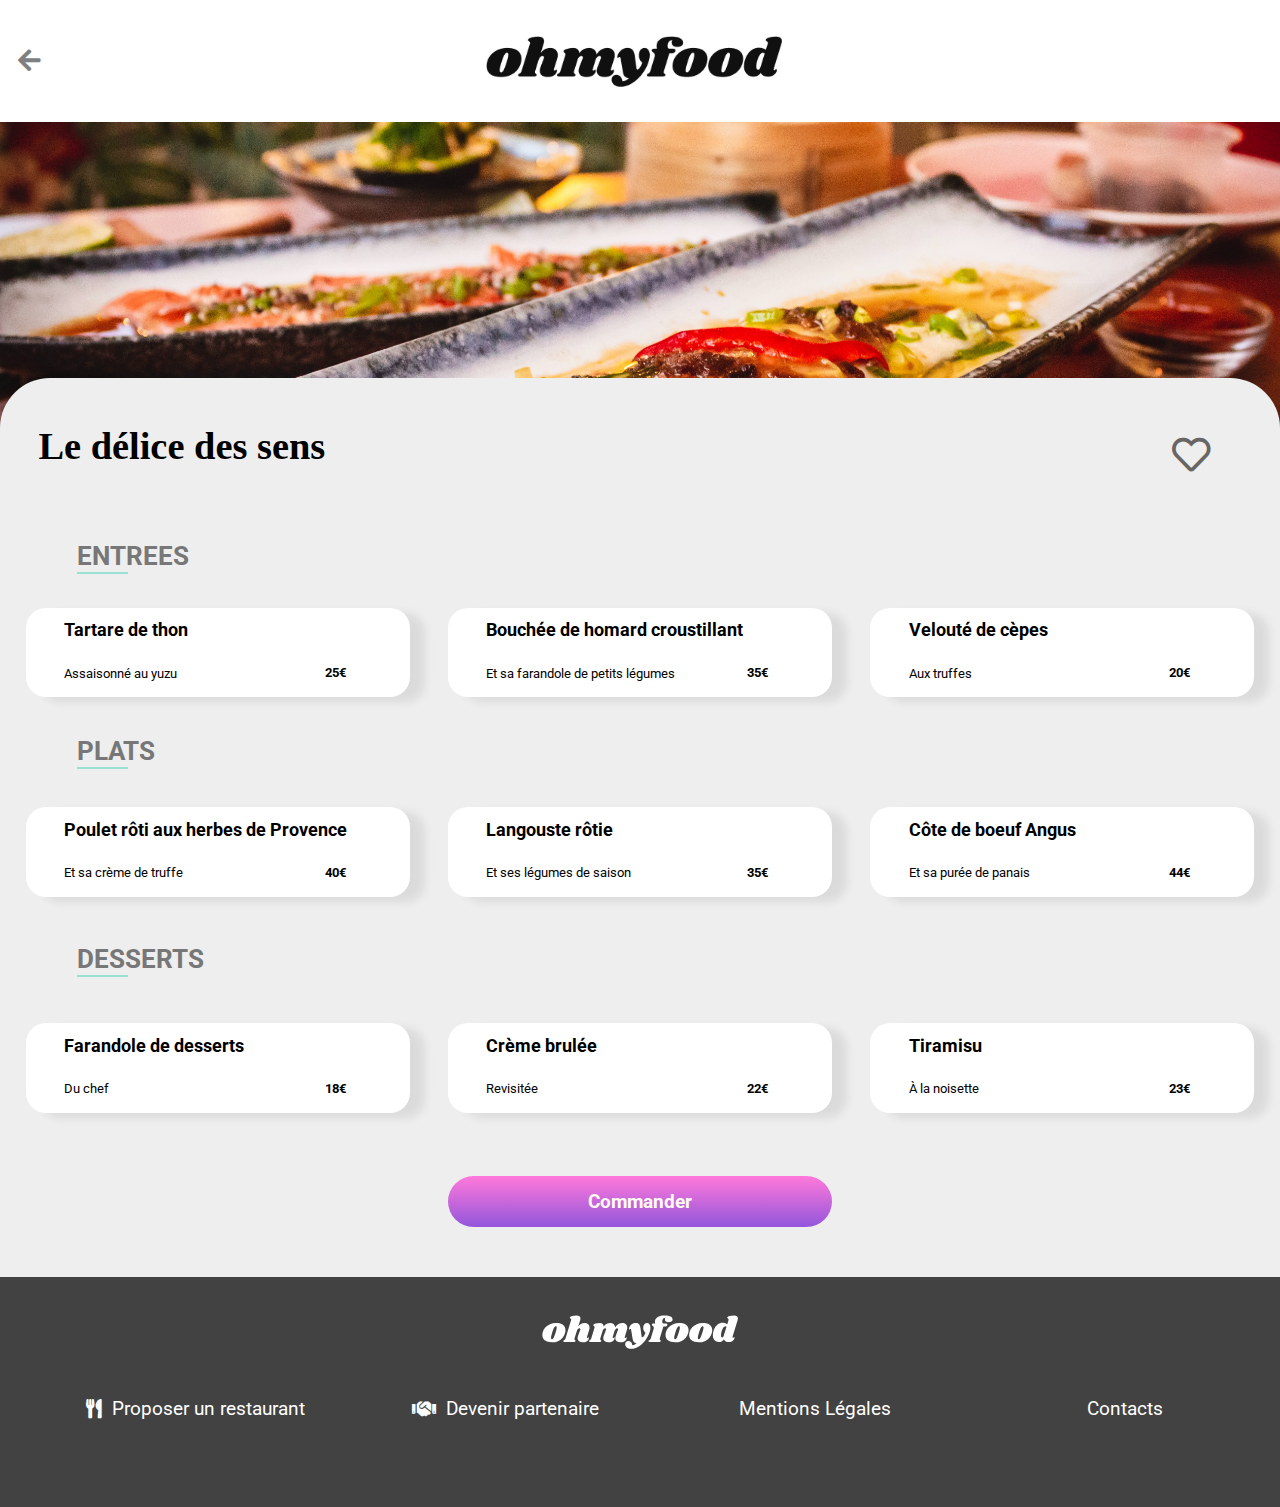
==== pages/delice.html @ 95699b12 "problm" ====
<!DOCTYPE html>
<html lang="fr">
    <head>
        <meta charset="utf-8">
        <meta name="description" content="Restaurant">
        <meta name="viewport" content="width=device-width, initial-scale=1.0">
        <link rel="shortcut icon" href="images/logo/favicon.png">
        <link rel="stylesheet" href="https://cdnjs.cloudflare.com/ajax/libs/font-awesome/5.13.1/css/all.min.css"/>
        <title>OhMyFood!</title>
        <link rel="stylesheet" href="style2.css">
        <link rel="preconnect" href="https://fonts.gstatic.com">
        <link href="https://fonts.googleapis.com/css2?family=Roboto&display=swap" rel="stylesheet"> 
    </head>
    <body>
        <div class="loader-container">
            <div class="loader"></div>
        </div>
        <header>
            <div id="head">
                <a href="index.html"><span><i class="fas fa-arrow-left"></i></span></a>
                <img class= "logo" src="images/logo/ohmyfood.png" alt="Logo">
            </div>
        </header>
        <div class="overlap"><img class="banniere" src="images/restaurants/louis-hansel-shotsoflouis-qNBGVyOCY8Q-unsplash.jpg" alt=""></div>
        <div class="title">
            <h1>Le délice des sens
                <button class="heart" type="button">
                    <i class="far fa-heart"></i>
                    <i class="fas fa-heart"></i> 
                </button>
            </h1>
        </div>

        <section class="first-container">
            <div class="first-container-wrapper">
                <h2>ENTREES</h2>
                <div class="three">
                <div class="container">
                    <p class="bold">Tartare de thon</p>
                    <p class="sub">Assaisonné au yuzu</p><p class="price">25€</p>
                    <button class="check" type="button">
                        <i class="fas fa-check-circle"></i>
                    </button>
                </div>
                
                
                <div class="container">
                    <p class="bold"> Bouchée de homard croustillant</p>
                    <p class="sub">Et sa farandole de petits légumes</p><p class="price">35€</p>
                    <button class="check" type="button">
                        <i class="fas fa-check-circle"></i>
                    </button>
                </div>
                <div class="container">
                    <p class="bold">Velouté de cèpes</p>
                    <p class="sub">Aux truffes</p><p class="price">20€</p>
                    <button class="check" type="button">
                        <i class="fas fa-check-circle"></i>
                    </button>
                </div>
                </div>
               
                <h3>PLATS</h3>
                <div class="three">
                <div class="container">
                    <p class="bold">Poulet rôti aux herbes de Provence </p>
                    <p class="sub">Et sa crème de truffe</p><p class="price">40€</p>
                    <button class="check" type="button">
                        <i class="fas fa-check-circle"></i>
                    </button>
                </div>
               
                <div class="container">
                    <p class="bold">Langouste rôtie </p>
                    <p class="sub">Et ses légumes de saison</p><p class="price">35€</p>
                    <button class="check" type="button">
                        <i class="fas fa-check-circle"></i>
                    </button>
                </div>
                
                <div class="container">
                    <p class="bold"> Côte de boeuf Angus </p>
                    <p class="sub">Et sa purée de panais</p><p class="price">44€</p>
                    <button class="check" type="button">
                        <i class="fas fa-check-circle"></i>
                    </button>
                </div>
                </div>
               
               
               
                <h4>DESSERTS </h4>
                <div class="three">
                <div class="container">
                    <p class="bold">Farandole de desserts</p>
                    <p class="sub">Du chef</p><p class="price"> 18€</p>
                    <button class="check" type="button">
                        <i class="fas fa-check-circle"></i>
                    </button>
                </div>
                <div class="container">
                    <p class="bold">Crème brulée</p>
                    <p class="sub">Revisitée</p><p class="price">22€</p>
                    <button class="check" type="button">
                        <i class="fas fa-check-circle"></i>
                    </button>
                </div>
                <div class="container">
                    <p class="bold">Tiramisu</p>
                    <p class="sub">À la noisette</p><p class="price">23€</p>
                    <button class="check" type="button">
                        <i class="fas fa-check-circle"></i>
                    </button>
                </div>
                </div>


                <div class="select">    
                    <button class="explorer" type="button">
                        Commander
                    </button>
                </div>
            </div>

        </section>






        <footer>
            <div class="end">
                <h3><img src="images/logo/ohmyfood@2xwhite.svg" alt=""></h3>
                    <ul>
                        <li><i class="fas fa-utensils"></i></i> Proposer un restaurant</li>
                        <li><i class="fas fa-handshake"></i></i>Devenir partenaire</li>
                        <li>Mentions Légales</li>
                        <li><a href="mailto:someone@yoursite.com">Contacts</a></li>
                    </ul>
            </div>    
        </footer>
    </body>
</html>
---- pages/style2.css ----
/*./dart-sass/sass sass/style2.scss style2.css --watch*/
* {
  scroll-behavior: smooth;
  transition: 0.3s;
  font-family: "Roboto", sans-serif;
}

html, body {
  max-width: 100%;
  overflow-x: hidden;
  margin: 0;
  background-color: #eeeeee;
}
html img, body img {
  object-fit: cover;
}

@media (max-width: 498px) {
  header {
    background-color: white;
    display: flex;
    align-items: center;
    justify-content: space-evenly;
    flex-direction: row;
    padding: 10px 16px;
    height: 40px;
    width: 100%;
    padding-top: 20px;
    padding-left: 8vw;
  }
  header a {
    text-decoration: none;
  }
  header a:link {
    text-decoration: none;
  }
  header a:visited {
    text-decoration: none;
  }
  header a:hover {
    text-decoration: none;
  }
  header a:active {
    text-decoration: none;
  }
  header i.fas {
    display: block;
    color: gray;
    text-decoration: none;
    font-size: 4vw;
  }
  header span {
    display: block;
    width: 20px;
    margin-right: 30vw;
  }

  #head {
    width: 100%;
    display: flex;
    align-items: center;
    justify-content: center;
    flex-direction: row;
  }

  .logo {
    height: 4vw;
    margin-right: 50vw;
    transform: scale(3);
  }
}
/*---------------------TABLETTE--------------------------------*/
@media (min-width: 497px) and (max-width: 769px) {
  header {
    background-color: white;
    display: flex;
    align-items: center;
    justify-content: space-evenly;
    flex-direction: row;
    padding: 20px 20px;
    height: 8vw;
    width: 100%;
  }
  header a {
    text-decoration: none;
  }
  header a:link {
    text-decoration: none;
  }
  header a:visited {
    text-decoration: none;
  }
  header a:hover {
    text-decoration: none;
  }
  header a:active {
    text-decoration: none;
  }
  header i.fas {
    display: block;
    color: gray;
    text-decoration: none;
    font-size: 3vw;
  }
  header span {
    display: block;
    width: 20px;
    margin-right: 27vw;
  }

  #head {
    width: 100%;
    display: flex;
    align-items: center;
    justify-content: center;
    flex-direction: row;
  }

  .logo {
    height: 4vw;
    margin-right: 36vw;
    transform: scale(1.2);
  }
}
/*------------------DESKTOP----------------------*/
@media (min-width: 770px) {
  header {
    background-color: white;
    display: flex;
    align-items: center;
    justify-content: space-evenly;
    flex-direction: row;
    padding: 10px 16px;
    height: 8vw;
    width: 100%;
  }
  header a {
    text-decoration: none;
  }
  header a:link {
    text-decoration: none;
  }
  header a:visited {
    text-decoration: none;
  }
  header a:hover {
    text-decoration: none;
  }
  header a:active {
    text-decoration: none;
  }
  header i.fas {
    display: block;
    color: gray;
    text-decoration: none;
    font-size: 2vw;
  }
  header span {
    display: block;
    width: 20px;
    margin-right: 35vw;
  }

  #head {
    width: 100%;
    display: flex;
    align-items: center;
    justify-content: center;
    flex-direction: row;
  }

  .logo {
    height: 4vw;
    margin-right: 40vw;
  }
}
.explorer {
  color: floralwhite;
  font-weight: bold;
  width: 50%;
  height: 11vw;
  border-radius: 40px;
  border: none;
  align-self: center;
  background: linear-gradient(#FF79DA, #9356DC);
  font-size: 3.5vw;
}
.explorer:hover {
  filter: brightness(125%);
  box-shadow: 15px 5px 10px rgba(0, 0, 0, 0.308);
  transform: scale(1.05);
}

/*---------------------DESKTOP------------------*/
@media (min-width: 770px) {
  .explorer {
    color: floralwhite;
    font-weight: bold;
    width: 30%;
    height: 4vw;
    border-radius: 40px;
    border: none;
    align-self: center;
    background: linear-gradient(#FF79DA, #9356DC);
    font-size: 1.5vw;
  }
  .explorer:hover {
    filter: brightness(125%);
    box-shadow: 15px 5px 10px rgba(0, 0, 0, 0.308);
    transform: scale(1.05);
  }
}
@media (max-width: 498px) {
  .overlap {
    width: 100%;
    height: 300px;
    position: absolute;
  }

  .banniere {
    width: 100%;
    height: 300px;
    position: relative;
    animation-name: fadein;
    animation-duration: 1s;
    animation-timing-function: ease-in-out;
  }
}
/*-----------------------------------TABLETTE-------------*/
@media (min-width: 497px) and (max-width: 769px) {
  .overlap {
    width: 100%;
    height: 400px;
    position: absolute;
  }

  .banniere {
    width: 100%;
    height: 400px;
    position: relative;
    animation-name: fadein;
    animation-duration: 1s;
    animation-timing-function: ease-in-out;
  }
}
/*------------------DESKTOP----------------------*/
@media (min-width: 770px) {
  .overlap {
    width: 100%;
    height: 22vw;
    position: absolute;
  }

  .banniere {
    width: 100%;
    height: 25vw;
    position: relative;
    animation-name: fadein;
    animation-duration: 1s;
    animation-timing-function: ease-in-out;
  }
}
@media (max-width: 498px) {
  .title {
    background-color: #eeeeee;
    padding-top: 20px;
    border-top-left-radius: 20px;
    border-top-right-radius: 20px;
    position: relative;
    width: 100%;
    margin-top: 250px;
    padding-bottom: 5px;
  }
  .title h1 {
    display: flex;
    align-self: center;
    justify-content: space-between;
    margin-left: 3vw;
    font-family: "Shrikhand", cursive;
    font-size: 7vw;
    width: 100%;
    animation-name: fadein;
    animation-duration: 1s;
    animation-timing-function: ease-in-out;
  }
  .title h1 .heart {
    /*------------------DESKTOP----------------------*/
    animation-name: fadein;
    animation-duration: 1s;
    animation-timing-function: ease-in-out;
  }
}
@media (max-width: 498px) and (max-width: 498px) {
  .title h1 .heart {
    font-size: 8vw;
    display: flex;
    justify-content: flex-end;
    position: absolute;
    right: 5vw;
    height: 15vw;
    width: 9vw;
    top: 7vw;
    border: none;
    background: rgba(0, 0, 0, 0);
    cursor: pointer;
  }
  .title h1 .heart i.far {
    color: #686565;
    position: absolute;
    top: 4vw;
    opacity: 1;
  }
  .title h1 .heart i.far:hover {
    opacity: 0;
  }
  .title h1 .heart i.fas {
    opacity: 0;
    position: absolute;
    top: 4vw;
    background: linear-gradient(#FF79DA, #9356DC);
    -webkit-background-clip: text;
    -webkit-text-fill-color: transparent;
  }
  .title h1 .heart i.fas:hover {
    font-size: 8vw;
    transition: 600ms;
    opacity: 1;
  }
}
@media (max-width: 498px) and (min-width: 499px) and (max-width: 769px) {
  .title h1 .heart {
    font-size: 8vw;
    display: flex;
    justify-content: flex-end;
    position: absolute;
    right: 5vw;
    height: 15vw;
    width: 9vw;
    top: 2vw;
    border: none;
    background: rgba(0, 0, 0, 0);
    cursor: pointer;
  }
  .title h1 .heart i.far {
    color: #686565;
    position: absolute;
    top: 4vw;
    opacity: 1;
  }
  .title h1 .heart i.far:hover {
    opacity: 0;
  }
  .title h1 .heart i.fas {
    opacity: 0;
    position: absolute;
    top: 4vw;
    background: linear-gradient(#FF79DA, #9356DC);
    -webkit-background-clip: text;
    -webkit-text-fill-color: transparent;
  }
  .title h1 .heart i.fas:hover {
    font-size: 8vw;
    transition: 600ms;
    opacity: 1;
  }
}
@media (max-width: 498px) and (min-width: 770px) {
  .title h1 .heart {
    font-size: 3vw;
    display: flex;
    justify-content: flex-end;
    position: absolute;
    right: 5vw;
    height: 15vw;
    width: 9vw;
    top: 4vw;
    border: none;
    background: rgba(0, 0, 0, 0);
    cursor: pointer;
  }
  .title h1 .heart i.far {
    color: #686565;
    position: absolute;
    top: 0.5vw;
    opacity: 1;
  }
  .title h1 .heart i.far:hover {
    opacity: 0;
  }
  .title h1 .heart i.fas {
    opacity: 0;
    position: absolute;
    top: 0.5vw;
    background: linear-gradient(#FF79DA, #9356DC);
    -webkit-background-clip: text;
    -webkit-text-fill-color: transparent;
  }
  .title h1 .heart i.fas:hover {
    font-size: 3vw;
    transition: 600ms;
    opacity: 1;
  }
}
@media (max-width: 498px) {
  .first-container {
    background-color: #eeeeee;
  }
  .first-container .first-container-wrapper h2, .first-container .first-container-wrapper h2, .first-container .first-container-wrapper h3, .first-container .first-container-wrapper h4 {
    font-size: 5vw;
    color: #777777;
    padding-bottom: 1px;
    border-bottom: #99E2D0 solid 2px;
    width: 10%;
    margin-left: 6vw;
    animation-name: fadein;
    animation-duration: 1s;
    animation-timing-function: ease-in-out;
  }
}
@media (max-width: 498px) and (min-width: 770px) {
  .first-container .first-container-wrapper h2, .first-container .first-container-wrapper h2, .first-container .first-container-wrapper h3, .first-container .first-container-wrapper h4 {
    font-size: 2vw;
    color: #777777;
    padding-bottom: 1px;
    border-bottom: #99E2D0 solid 2px;
    width: 4%;
    margin-left: 6vw;
  }
}
@media (max-width: 498px) {
  .first-container .first-container-wrapper .container {
    position: relative;
    background-color: white;
    border-radius: 20px;
    width: 90%;
    height: 17vw;
    margin: 20px;
    box-shadow: 15px 5px 10px rgba(0, 0, 0, 0.082);
    display: flex;
    justify-content: flex-start;
    flex-direction: column;
    overflow: hidden;
    cursor: pointer;
    opacity: 1;
    animation-name: fadein;
    animation-timing-function: ease-in-out;
    animation-iteration-count: 1;
    animation-duration: 2s;
  }
  @keyframes fadein {
    0% {
      opacity: 0;
    }
    80% {
      opacity: 0;
    }
    100% {
      opacity: 1;
    }
  }
  .first-container .first-container-wrapper .container:hover {
    transform: scale(1.08);
    box-shadow: 15px 5px 10px rgba(0, 0, 0, 0.308);
  }
  .first-container .first-container-wrapper .container:hover .check {
    transition: 0.3s;
    right: 0;
    transition: 500ms ease-in-out;
  }
  .first-container .first-container-wrapper .container:hover .check i.fas {
    transform: rotate(360deg);
    transition: 500ms linear;
  }
  .first-container .first-container-wrapper .container:hover > .price {
    left: 58vw;
  }
  .first-container .first-container-wrapper .container:hover > .sub {
    width: 65%;
  }
  .first-container .first-container-wrapper .container .check {
    display: flex;
    justify-content: center;
    align-items: center;
    width: 20%;
    height: 100%;
    position: absolute;
    right: -100px;
    font-size: 8vw;
    margin-left: 75vw;
    border-bottom-right-radius: 20px;
    border-top-right-radius: 20px;
    border: none;
    color: white;
    background-color: #99E2D0;
  }
}
@media (max-width: 498px) {
  .first-container .first-container-wrapper p {
    margin: 1.5vw;
    margin-left: 3vw;
  }
}
@media (max-width: 498px) {
  .first-container .first-container-wrapper .bold {
    margin-top: 2vw;
    font-weight: bolder;
    font-size: 4.3vw;
    display: flex;
    justify-content: flex-start;
  }
}
@media (max-width: 498px) {
  .first-container .first-container-wrapper .sub {
    width: 80%;
    text-overflow: ellipsis;
    white-space: nowrap;
    overflow: hidden;
    font-size: 3.5vw;
  }
}
@media (max-width: 498px) {
  .first-container .first-container-wrapper .price {
    font-size: 3vw;
    font-weight: bolder;
    display: flex;
    justify-content: flex-end;
    flex-wrap: wrap;
    width: 10%;
    position: absolute;
    top: 7.5vw;
    left: 70vw;
  }
}
/*-----------------------------------TABLETTE-------------*/
@media (min-width: 497px) and (max-width: 769px) {
  .title {
    background-color: #eeeeee;
    padding-top: 20px;
    border-top-left-radius: 20px;
    border-top-right-radius: 20px;
    position: relative;
    width: 100%;
    margin-top: 350px;
    padding-bottom: 5px;
  }
  .title h1 {
    display: flex;
    align-self: center;
    justify-content: space-between;
    margin-left: 3vw;
    font-family: "Shrikhand", cursive;
    font-size: 5vw;
    width: 100%;
    animation-name: fadein;
    animation-duration: 1s;
    animation-timing-function: ease-in-out;
  }
  .title h1 .heart {
    /*------------------DESKTOP----------------------*/
    animation-name: fadein;
    animation-duration: 1s;
    animation-timing-function: ease-in-out;
  }
}
@media (min-width: 497px) and (max-width: 769px) and (max-width: 498px) {
  .title h1 .heart {
    font-size: 8vw;
    display: flex;
    justify-content: flex-end;
    position: absolute;
    right: 5vw;
    height: 15vw;
    width: 9vw;
    top: 7vw;
    border: none;
    background: rgba(0, 0, 0, 0);
    cursor: pointer;
  }
  .title h1 .heart i.far {
    color: #686565;
    position: absolute;
    top: 4vw;
    opacity: 1;
  }
  .title h1 .heart i.far:hover {
    opacity: 0;
  }
  .title h1 .heart i.fas {
    opacity: 0;
    position: absolute;
    top: 4vw;
    background: linear-gradient(#FF79DA, #9356DC);
    -webkit-background-clip: text;
    -webkit-text-fill-color: transparent;
  }
  .title h1 .heart i.fas:hover {
    font-size: 8vw;
    transition: 600ms;
    opacity: 1;
  }
}
@media (min-width: 497px) and (max-width: 769px) and (min-width: 499px) and (max-width: 769px) {
  .title h1 .heart {
    font-size: 8vw;
    display: flex;
    justify-content: flex-end;
    position: absolute;
    right: 5vw;
    height: 15vw;
    width: 9vw;
    top: 2vw;
    border: none;
    background: rgba(0, 0, 0, 0);
    cursor: pointer;
  }
  .title h1 .heart i.far {
    color: #686565;
    position: absolute;
    top: 4vw;
    opacity: 1;
  }
  .title h1 .heart i.far:hover {
    opacity: 0;
  }
  .title h1 .heart i.fas {
    opacity: 0;
    position: absolute;
    top: 4vw;
    background: linear-gradient(#FF79DA, #9356DC);
    -webkit-background-clip: text;
    -webkit-text-fill-color: transparent;
  }
  .title h1 .heart i.fas:hover {
    font-size: 8vw;
    transition: 600ms;
    opacity: 1;
  }
}
@media (min-width: 497px) and (max-width: 769px) and (min-width: 770px) {
  .title h1 .heart {
    font-size: 3vw;
    display: flex;
    justify-content: flex-end;
    position: absolute;
    right: 5vw;
    height: 15vw;
    width: 9vw;
    top: 4vw;
    border: none;
    background: rgba(0, 0, 0, 0);
    cursor: pointer;
  }
  .title h1 .heart i.far {
    color: #686565;
    position: absolute;
    top: 0.5vw;
    opacity: 1;
  }
  .title h1 .heart i.far:hover {
    opacity: 0;
  }
  .title h1 .heart i.fas {
    opacity: 0;
    position: absolute;
    top: 0.5vw;
    background: linear-gradient(#FF79DA, #9356DC);
    -webkit-background-clip: text;
    -webkit-text-fill-color: transparent;
  }
  .title h1 .heart i.fas:hover {
    font-size: 3vw;
    transition: 600ms;
    opacity: 1;
  }
}
@media (min-width: 497px) and (max-width: 769px) {
  .first-container {
    background-color: #eeeeee;
  }
  .first-container .first-container-wrapper h2, .first-container .first-container-wrapper h2, .first-container .first-container-wrapper h3, .first-container .first-container-wrapper h4 {
    font-size: 5vw;
    color: #777777;
    padding-bottom: 1px;
    border-bottom: #99E2D0 solid 2px;
    width: 10%;
    margin-left: 6vw;
    animation-name: fadein;
    animation-duration: 1s;
    animation-timing-function: ease-in-out;
    font-size: 3vw;
  }
}
@media (min-width: 497px) and (max-width: 769px) and (min-width: 770px) {
  .first-container .first-container-wrapper h2, .first-container .first-container-wrapper h2, .first-container .first-container-wrapper h3, .first-container .first-container-wrapper h4 {
    font-size: 2vw;
    color: #777777;
    padding-bottom: 1px;
    border-bottom: #99E2D0 solid 2px;
    width: 4%;
    margin-left: 6vw;
  }
}
@media (min-width: 497px) and (max-width: 769px) {
  .first-container .first-container-wrapper .container {
    position: relative;
    background-color: white;
    border-radius: 30px;
    width: 90%;
    height: 17vw;
    margin: 20px;
    box-shadow: 15px 5px 10px rgba(0, 0, 0, 0.082);
    display: flex;
    justify-content: flex-start;
    flex-direction: column;
    overflow: hidden;
    cursor: pointer;
    opacity: 1;
    animation-name: fadein;
    animation-timing-function: ease-in-out;
    animation-iteration-count: 1;
    animation-duration: 2s;
    margin-left: 6vw;
  }
  @keyframes fadein {
    0% {
      opacity: 0;
    }
    80% {
      opacity: 0;
    }
    100% {
      opacity: 1;
    }
  }
  .first-container .first-container-wrapper .container:hover {
    transform: scale(1.08);
    box-shadow: 15px 5px 10px rgba(0, 0, 0, 0.308);
  }
  .first-container .first-container-wrapper .container:hover .check {
    transition: 0.3s;
    right: 0;
    transition: 500ms ease-in-out;
  }
  .first-container .first-container-wrapper .container:hover .check i.fas {
    transform: rotate(360deg);
    transition: 500ms linear;
  }
  .first-container .first-container-wrapper .container:hover > .price {
    left: 55vw;
  }
  .first-container .first-container-wrapper .container:hover > .sub {
    width: 65%;
  }
  .first-container .first-container-wrapper .container .check {
    display: flex;
    justify-content: center;
    align-items: center;
    width: 20%;
    height: 100%;
    position: absolute;
    right: -150px;
    font-size: 8vw;
    margin-left: 75vw;
    border-bottom-right-radius: 20px;
    border-top-right-radius: 20px;
    border: none;
    color: white;
    background-color: #99E2D0;
  }
}
@media (min-width: 497px) and (max-width: 769px) {
  .first-container .first-container-wrapper p {
    margin: 1.5vw;
    margin-left: 3vw;
  }
}
@media (min-width: 497px) and (max-width: 769px) {
  .first-container .first-container-wrapper .bold {
    margin-top: 2vw;
    font-weight: bolder;
    font-size: 3vw;
    display: flex;
    justify-content: flex-start;
  }
}
@media (min-width: 497px) and (max-width: 769px) {
  .first-container .first-container-wrapper .sub {
    width: 80%;
    text-overflow: ellipsis;
    white-space: nowrap;
    overflow: hidden;
    font-size: 2.5vw;
  }
}
@media (min-width: 497px) and (max-width: 769px) {
  .first-container .first-container-wrapper .price {
    font-size: 2.6vw;
    font-weight: bolder;
    display: flex;
    justify-content: flex-end;
    flex-wrap: wrap;
    width: 10%;
    position: absolute;
    top: 7.5vw;
    left: 70vw;
  }
}
/*------------------DESKTOP----------------------*/
@media (min-width: 770px) {
  .title {
    background-color: #eeeeee;
    padding-top: 20px;
    border-top-left-radius: 50px;
    border-top-right-radius: 50px;
    position: relative;
    width: 100%;
    margin-top: 20vw;
    padding-bottom: 2vw;
  }
  .title h1 {
    display: flex;
    align-self: center;
    justify-content: space-between;
    margin-left: 3vw;
    font-family: "Shrikhand", cursive;
    font-size: 3vw;
    width: 100%;
    animation-name: fadein;
    animation-duration: 1s;
    animation-timing-function: ease-in-out;
  }
  .title h1 .heart {
    /*------------------DESKTOP----------------------*/
    animation-name: fadein;
    animation-duration: 1s;
    animation-timing-function: ease-in-out;
  }
}
@media (min-width: 770px) and (max-width: 498px) {
  .title h1 .heart {
    font-size: 8vw;
    display: flex;
    justify-content: flex-end;
    position: absolute;
    right: 5vw;
    height: 15vw;
    width: 9vw;
    top: 7vw;
    border: none;
    background: rgba(0, 0, 0, 0);
    cursor: pointer;
  }
  .title h1 .heart i.far {
    color: #686565;
    position: absolute;
    top: 4vw;
    opacity: 1;
  }
  .title h1 .heart i.far:hover {
    opacity: 0;
  }
  .title h1 .heart i.fas {
    opacity: 0;
    position: absolute;
    top: 4vw;
    background: linear-gradient(#FF79DA, #9356DC);
    -webkit-background-clip: text;
    -webkit-text-fill-color: transparent;
  }
  .title h1 .heart i.fas:hover {
    font-size: 8vw;
    transition: 600ms;
    opacity: 1;
  }
}
@media (min-width: 770px) and (min-width: 499px) and (max-width: 769px) {
  .title h1 .heart {
    font-size: 8vw;
    display: flex;
    justify-content: flex-end;
    position: absolute;
    right: 5vw;
    height: 15vw;
    width: 9vw;
    top: 2vw;
    border: none;
    background: rgba(0, 0, 0, 0);
    cursor: pointer;
  }
  .title h1 .heart i.far {
    color: #686565;
    position: absolute;
    top: 4vw;
    opacity: 1;
  }
  .title h1 .heart i.far:hover {
    opacity: 0;
  }
  .title h1 .heart i.fas {
    opacity: 0;
    position: absolute;
    top: 4vw;
    background: linear-gradient(#FF79DA, #9356DC);
    -webkit-background-clip: text;
    -webkit-text-fill-color: transparent;
  }
  .title h1 .heart i.fas:hover {
    font-size: 8vw;
    transition: 600ms;
    opacity: 1;
  }
}
@media (min-width: 770px) and (min-width: 770px) {
  .title h1 .heart {
    font-size: 3vw;
    display: flex;
    justify-content: flex-end;
    position: absolute;
    right: 5vw;
    height: 15vw;
    width: 9vw;
    top: 4vw;
    border: none;
    background: rgba(0, 0, 0, 0);
    cursor: pointer;
  }
  .title h1 .heart i.far {
    color: #686565;
    position: absolute;
    top: 0.5vw;
    opacity: 1;
  }
  .title h1 .heart i.far:hover {
    opacity: 0;
  }
  .title h1 .heart i.fas {
    opacity: 0;
    position: absolute;
    top: 0.5vw;
    background: linear-gradient(#FF79DA, #9356DC);
    -webkit-background-clip: text;
    -webkit-text-fill-color: transparent;
  }
  .title h1 .heart i.fas:hover {
    font-size: 3vw;
    transition: 600ms;
    opacity: 1;
  }
}
@media (min-width: 770px) {
  .first-container {
    background-color: #eeeeee;
  }
  .first-container .first-container-wrapper {
    display: flex;
    flex-direction: column;
  }
  .first-container .first-container-wrapper .three {
    display: flex;
    flex-direction: row;
  }
  .first-container .first-container-wrapper h2, .first-container .first-container-wrapper h2, .first-container .first-container-wrapper h3, .first-container .first-container-wrapper h4 {
    font-weight: 2vw;
    font-size: 5vw;
    color: #777777;
    padding-bottom: 1px;
    border-bottom: #99E2D0 solid 2px;
    width: 10%;
    margin-left: 6vw;
    animation-name: fadein;
    animation-duration: 1s;
    animation-timing-function: ease-in-out;
  }
}
@media (min-width: 770px) and (min-width: 770px) {
  .first-container .first-container-wrapper h2, .first-container .first-container-wrapper h2, .first-container .first-container-wrapper h3, .first-container .first-container-wrapper h4 {
    font-size: 2vw;
    color: #777777;
    padding-bottom: 1px;
    border-bottom: #99E2D0 solid 2px;
    width: 4%;
    margin-left: 6vw;
  }
}
@media (min-width: 770px) {
  .first-container .first-container-wrapper .container {
    position: relative;
    background-color: white;
    border-radius: 20px;
    width: 30%;
    height: 7vw;
    margin: 1vw;
    box-shadow: 15px 5px 10px rgba(0, 0, 0, 0.082);
    display: flex;
    justify-content: flex-start;
    flex-direction: column;
    overflow: hidden;
    cursor: pointer;
    opacity: 1;
    animation-name: fadein;
    animation-timing-function: ease-in-out;
    animation-iteration-count: 1;
    animation-duration: 2s;
    margin-left: 2vw;
  }
  @keyframes fadein {
    0% {
      opacity: 0;
    }
    80% {
      opacity: 0;
    }
    100% {
      opacity: 1;
    }
  }
  .first-container .first-container-wrapper .container:hover {
    transform: scale(1.08);
    box-shadow: 15px 5px 10px rgba(0, 0, 0, 0.308);
  }
  .first-container .first-container-wrapper .container:hover .check {
    transition: 0.3s;
    right: 0;
    transition: 500ms ease-in-out;
  }
  .first-container .first-container-wrapper .container:hover .check i.fas {
    transform: rotate(360deg);
    transition: 500ms linear;
  }
  .first-container .first-container-wrapper .container:hover > .price {
    right: 8vw;
  }
  .first-container .first-container-wrapper .container:hover > .sub {
    width: 50%;
  }
  .first-container .first-container-wrapper .container .check {
    display: flex;
    justify-content: center;
    align-items: center;
    width: 20%;
    height: 100%;
    position: absolute;
    right: -150px;
    font-size: 8vw;
    margin-left: 75vw;
    border-bottom-right-radius: 20px;
    border-top-right-radius: 20px;
    border: none;
    color: white;
    background-color: #99E2D0;
    font-size: 3vw;
  }
}
@media (min-width: 770px) {
  .first-container .first-container-wrapper p {
    margin: 1vw;
    margin-left: 3vw;
  }
}
@media (min-width: 770px) {
  .first-container .first-container-wrapper .bold {
    margin-top: 0.9vw;
    font-weight: bolder;
    font-size: 1.4vw;
    display: flex;
    justify-content: flex-start;
  }
}
@media (min-width: 770px) {
  .first-container .first-container-wrapper .sub {
    width: 80%;
    text-overflow: ellipsis;
    white-space: nowrap;
    overflow: hidden;
    font-size: 1vw;
  }
}
@media (min-width: 770px) {
  .first-container .first-container-wrapper .price {
    font-size: 1vw;
    font-weight: bolder;
    display: flex;
    justify-content: flex-end;
    flex-wrap: wrap;
    width: 10%;
    position: absolute;
    top: 3.5vw;
    right: 4vw;
  }
}
.select {
  /*-----------------------------------TABLETTE-------------*/
  /*------------------DESKTOP----------------------*/
}
@media (max-width: 498px) {
  .select {
    display: flex;
    justify-content: center;
    align-content: center;
    padding-top: 50px;
    padding-bottom: 50px;
  }
}
@media (min-width: 497px) and (max-width: 769px) {
  .select {
    display: flex;
    justify-content: center;
    align-content: center;
    padding-top: 50px;
    padding-bottom: 50px;
  }
}
@media (min-width: 770px) {
  .select {
    display: flex;
    justify-content: center;
    align-content: center;
    padding-top: 50px;
    padding-bottom: 50px;
  }
}

@media (max-width: 498px) {
  .end {
    background-color: #424242;
    padding-top: 0;
    margin-top: 0;
    padding-bottom: 20px;
  }
  .end a {
    color: white;
    text-decoration: none;
  }
  .end h3 {
    margin: 0;
    padding-top: 20px;
    margin-left: 5vw;
  }
  .end h3 img {
    transform: scale(0.8);
  }
  .end li {
    list-style: none;
    margin: 5px;
    color: white;
  }
  .end i.fas {
    color: white;
    margin-right: 10px;
  }
}
/*---------------------TABLETTE--------------------------------*/
@media (min-width: 497px) and (max-width: 769px) {
  .end {
    background-color: #424242;
    padding-top: 0;
    margin-top: 0;
    padding-bottom: 20px;
  }
  .end a {
    color: white;
    text-decoration: none;
  }
  .end h3 {
    display: flex;
    justify-content: center;
    margin: 0;
    padding-top: 50px;
    padding-bottom: 10px;
  }
  .end h3 img {
    transform: scale(1.2);
  }
  .end ul {
    margin-right: 10vw;
    display: flex;
    justify-content: center;
    align-items: center;
    flex-direction: column;
  }
  .end ul li {
    list-style: none;
    margin: 5vw;
    color: white;
    font-size: 3vw;
  }
  .end ul i.fas {
    color: white;
    margin-right: 10px;
  }
}
@media (min-width: 770px) {
  .end {
    background-color: #424242;
    padding-top: 0;
    margin-top: 0;
    padding-bottom: 20px;
  }
  .end a {
    color: white;
    text-decoration: none;
  }
  .end h3 {
    display: flex;
    justify-content: center;
    margin: 0;
    padding-top: 3vw;
    padding-bottom: 0.5vw;
  }
  .end h3 img {
    transform: scale(1);
  }
  .end ul {
    display: flex;
    justify-content: center;
    align-items: center;
    flex-direction: row;
    padding-bottom: 2vw;
  }
  .end ul li {
    display: flex;
    justify-content: center;
    align-items: center;
    list-style: none;
    margin: 2vw;
    color: white;
    font-size: 1.5vw;
    width: 25vw;
  }
  .end ul i.fas {
    color: white;
    margin-right: 10px;
  }
}

/*# sourceMappingURL=style2.css.map */
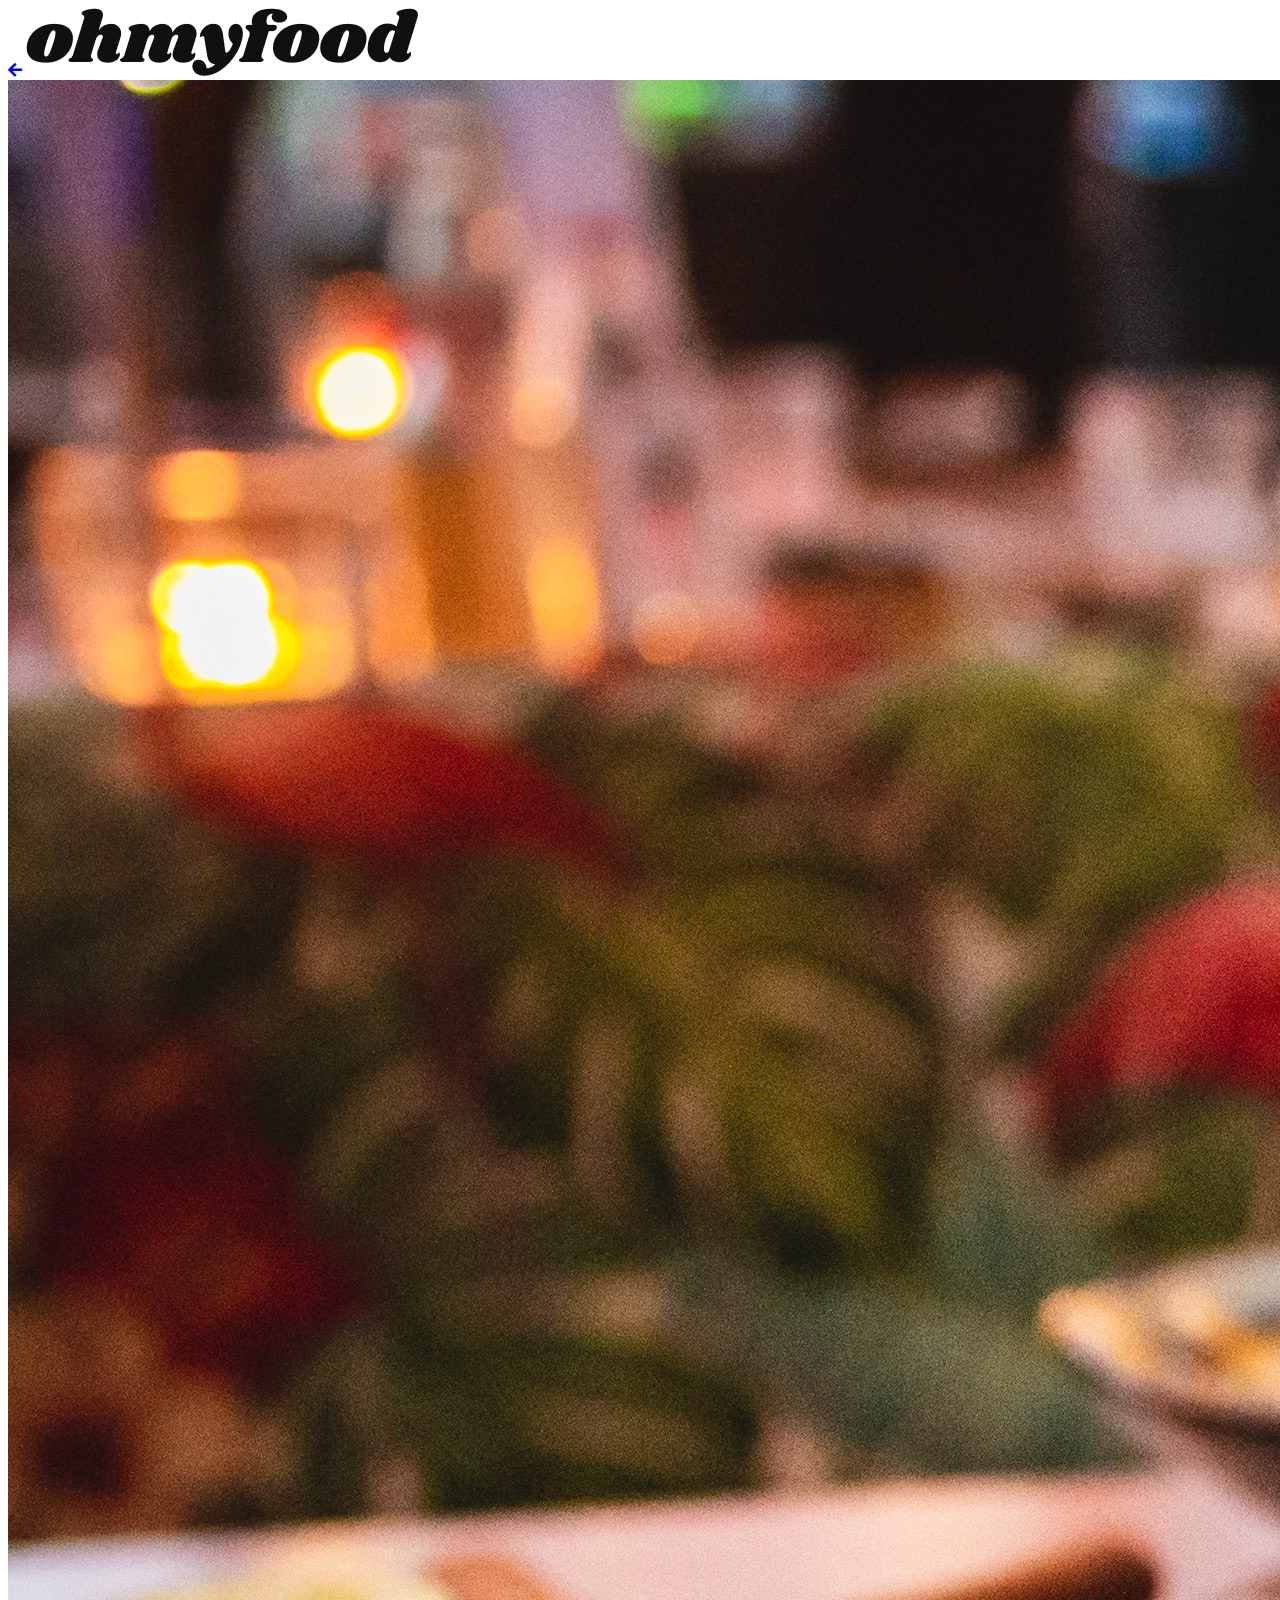
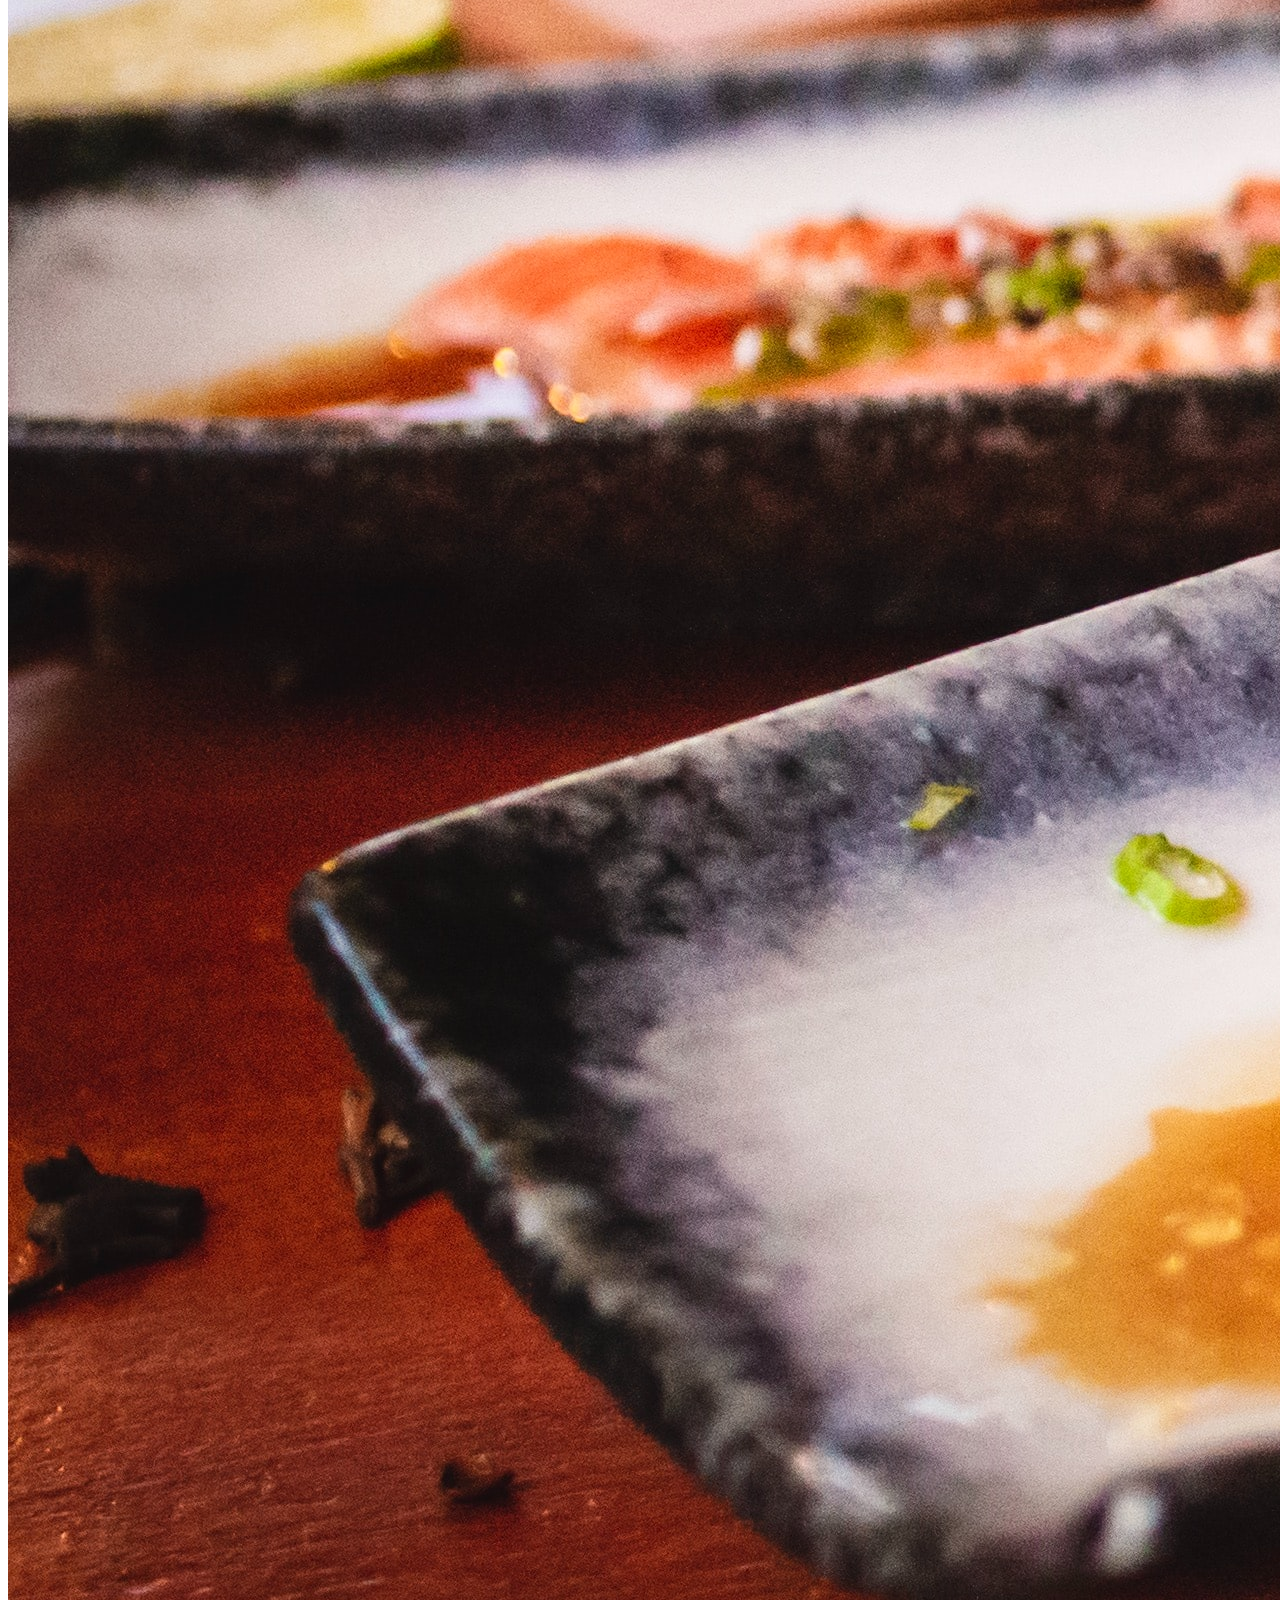
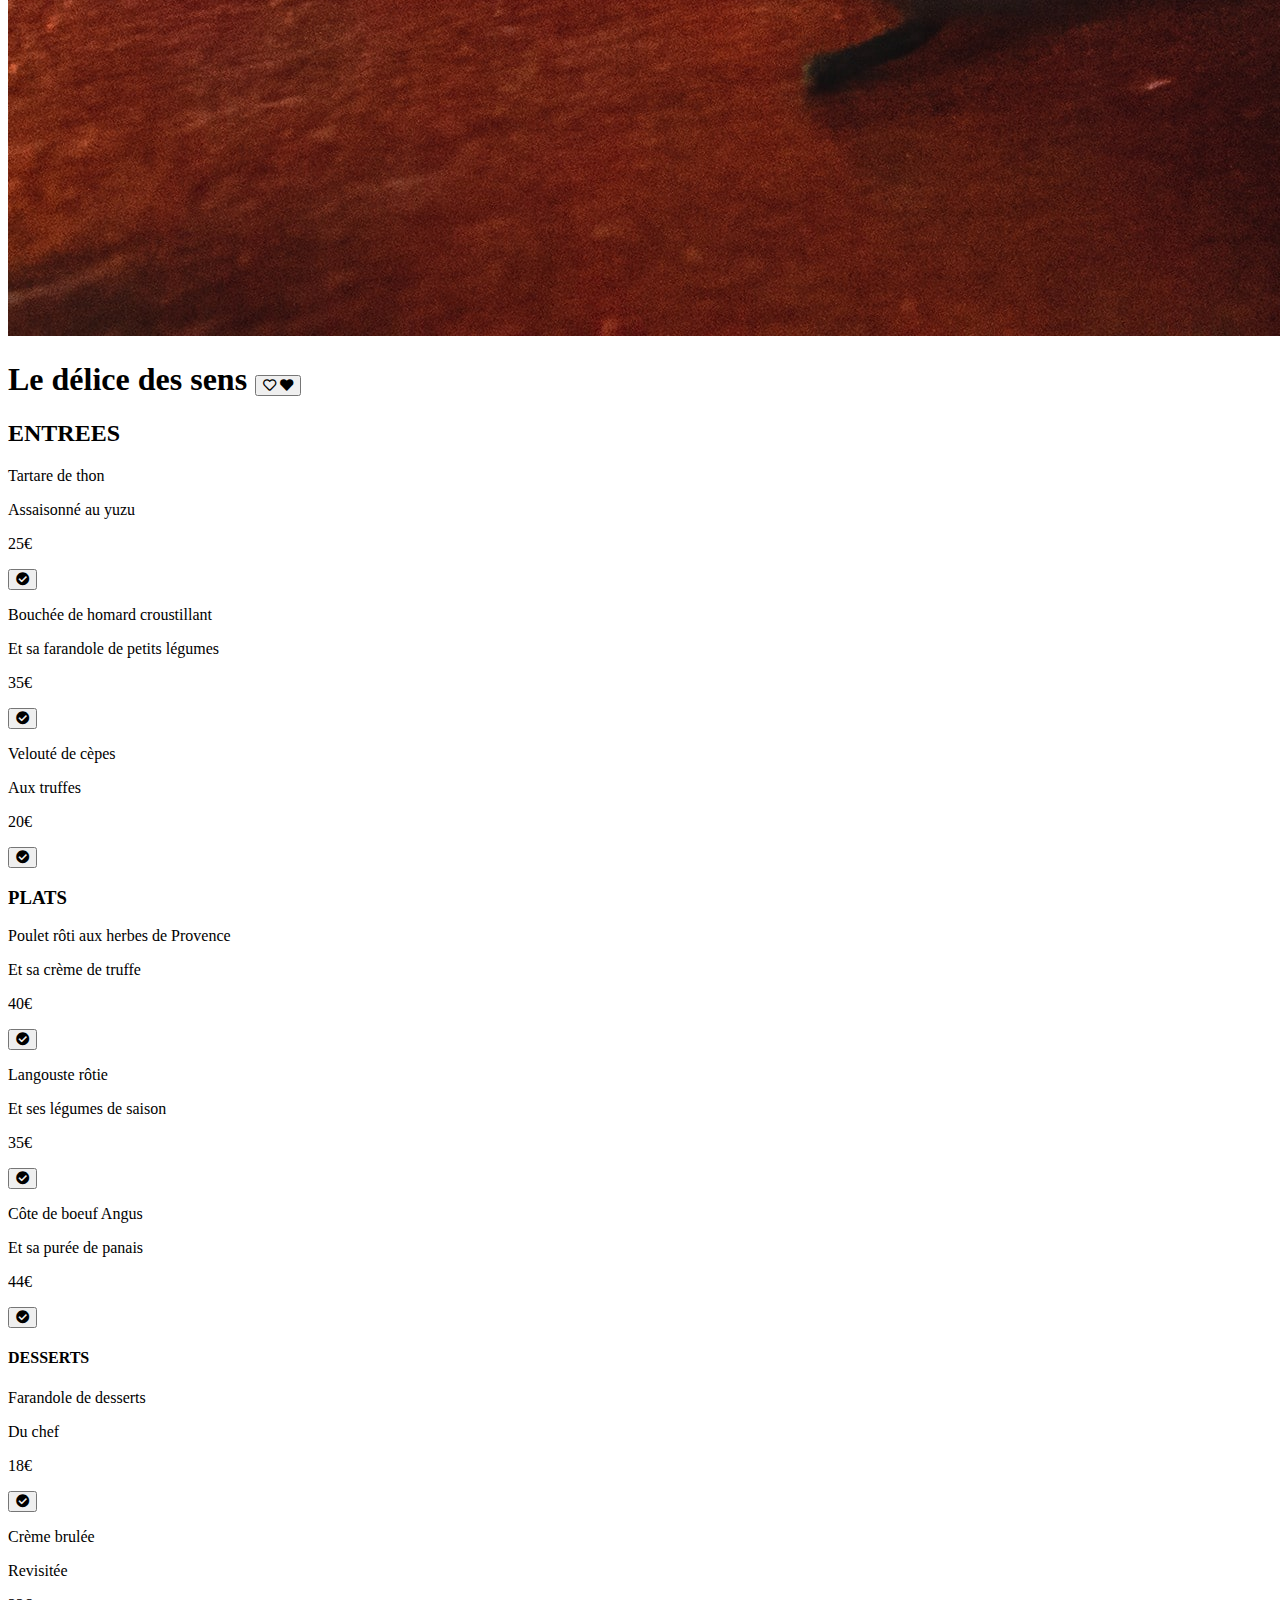
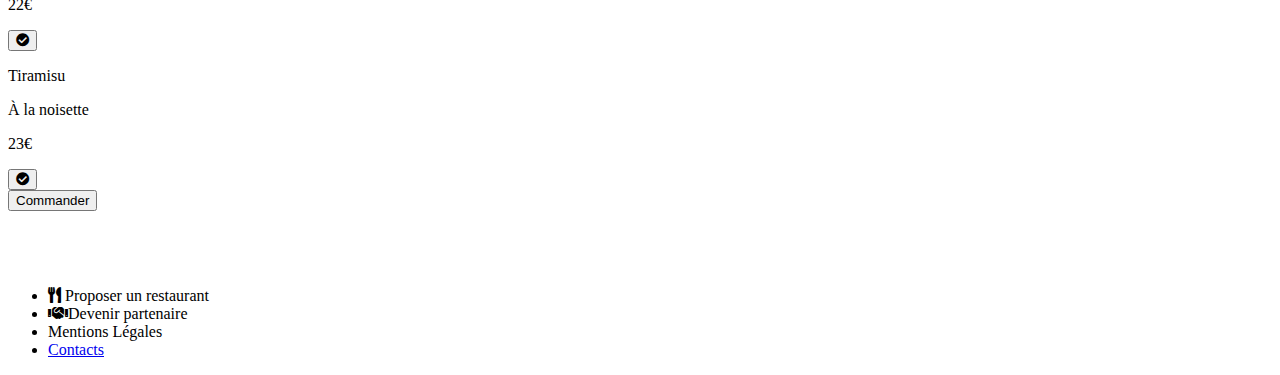
==== commit e69d0d4a: "test" ====
--- a/pages/delice.html
+++ b/pages/delice.html
@@ -7,7 +7,7 @@
         <link rel="shortcut icon" href="images/logo/favicon.png">
         <link rel="stylesheet" href="https://cdnjs.cloudflare.com/ajax/libs/font-awesome/5.13.1/css/all.min.css"/>
         <title>OhMyFood!</title>
-        <link rel="stylesheet" href="style2.css">
+        <link rel="stylesheet" href="./style2.css">
         <link rel="preconnect" href="https://fonts.gstatic.com">
         <link href="https://fonts.googleapis.com/css2?family=Roboto&display=swap" rel="stylesheet"> 
     </head>
@@ -17,7 +17,7 @@
         </div>
         <header>
             <div id="head">
-                <a href="index.html"><span><i class="fas fa-arrow-left"></i></span></a>
+                <a href="/index.html"><span><i class="fas fa-arrow-left"></i></span></a>
                 <img class= "logo" src="images/logo/ohmyfood.png" alt="Logo">
             </div>
         </header>
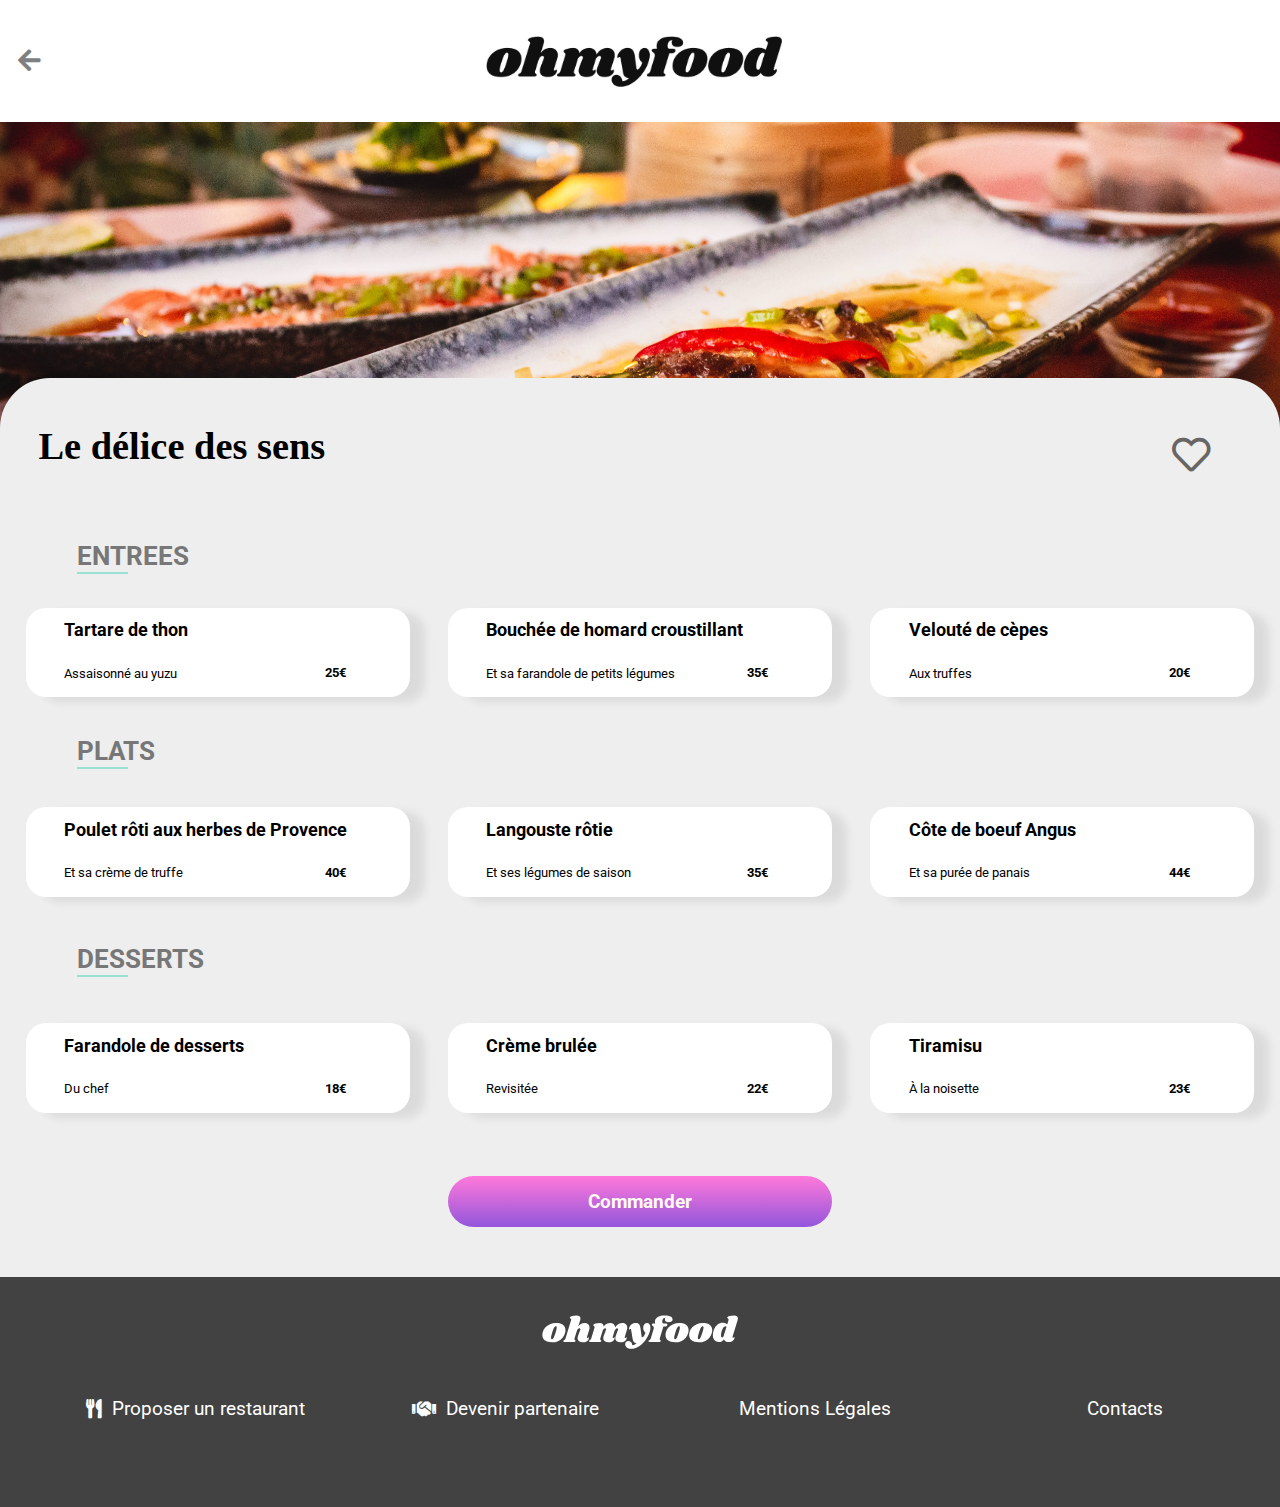
==== commit bdeb66c2: "rectification liens" ====
--- a/pages/delice.html
+++ b/pages/delice.html
@@ -7,7 +7,7 @@
         <link rel="shortcut icon" href="images/logo/favicon.png">
         <link rel="stylesheet" href="https://cdnjs.cloudflare.com/ajax/libs/font-awesome/5.13.1/css/all.min.css"/>
         <title>OhMyFood!</title>
-        <link rel="stylesheet" href="./style2.css">
+        <link rel="stylesheet" href="../style2.css">
         <link rel="preconnect" href="https://fonts.gstatic.com">
         <link href="https://fonts.googleapis.com/css2?family=Roboto&display=swap" rel="stylesheet"> 
     </head>
@@ -17,7 +17,7 @@
         </div>
         <header>
             <div id="head">
-                <a href="/index.html"><span><i class="fas fa-arrow-left"></i></span></a>
+                <a href="../index.html"><span><i class="fas fa-arrow-left"></i></span></a>
                 <img class= "logo" src="images/logo/ohmyfood.png" alt="Logo">
             </div>
         </header>
--- a/style2.css
+++ b/style2.css
@@ -0,0 +1,1236 @@
+/*./dart-sass/sass sass/style2.scss style2.css --watch*/
+* {
+  scroll-behavior: smooth;
+  transition: 0.3s;
+  font-family: "Roboto", sans-serif;
+}
+
+html, body {
+  max-width: 100%;
+  overflow-x: hidden;
+  margin: 0;
+  background-color: #eeeeee;
+}
+html img, body img {
+  object-fit: cover;
+}
+
+@media (max-width: 498px) {
+  header {
+    background-color: white;
+    display: flex;
+    align-items: center;
+    justify-content: space-evenly;
+    flex-direction: row;
+    padding: 10px 16px;
+    height: 40px;
+    width: 100%;
+    padding-top: 20px;
+    padding-left: 8vw;
+  }
+  header a {
+    text-decoration: none;
+  }
+  header a:link {
+    text-decoration: none;
+  }
+  header a:visited {
+    text-decoration: none;
+  }
+  header a:hover {
+    text-decoration: none;
+  }
+  header a:active {
+    text-decoration: none;
+  }
+  header i.fas {
+    display: block;
+    color: gray;
+    text-decoration: none;
+    font-size: 4vw;
+  }
+  header span {
+    display: block;
+    width: 20px;
+    margin-right: 30vw;
+  }
+
+  #head {
+    width: 100%;
+    display: flex;
+    align-items: center;
+    justify-content: center;
+    flex-direction: row;
+  }
+
+  .logo {
+    height: 4vw;
+    margin-right: 50vw;
+    transform: scale(3);
+  }
+}
+/*---------------------TABLETTE--------------------------------*/
+@media (min-width: 497px) and (max-width: 769px) {
+  header {
+    background-color: white;
+    display: flex;
+    align-items: center;
+    justify-content: space-evenly;
+    flex-direction: row;
+    padding: 20px 20px;
+    height: 8vw;
+    width: 100%;
+  }
+  header a {
+    text-decoration: none;
+  }
+  header a:link {
+    text-decoration: none;
+  }
+  header a:visited {
+    text-decoration: none;
+  }
+  header a:hover {
+    text-decoration: none;
+  }
+  header a:active {
+    text-decoration: none;
+  }
+  header i.fas {
+    display: block;
+    color: gray;
+    text-decoration: none;
+    font-size: 3vw;
+  }
+  header span {
+    display: block;
+    width: 20px;
+    margin-right: 27vw;
+  }
+
+  #head {
+    width: 100%;
+    display: flex;
+    align-items: center;
+    justify-content: center;
+    flex-direction: row;
+  }
+
+  .logo {
+    height: 4vw;
+    margin-right: 36vw;
+    transform: scale(1.2);
+  }
+}
+/*------------------DESKTOP----------------------*/
+@media (min-width: 770px) {
+  header {
+    background-color: white;
+    display: flex;
+    align-items: center;
+    justify-content: space-evenly;
+    flex-direction: row;
+    padding: 10px 16px;
+    height: 8vw;
+    width: 100%;
+  }
+  header a {
+    text-decoration: none;
+  }
+  header a:link {
+    text-decoration: none;
+  }
+  header a:visited {
+    text-decoration: none;
+  }
+  header a:hover {
+    text-decoration: none;
+  }
+  header a:active {
+    text-decoration: none;
+  }
+  header i.fas {
+    display: block;
+    color: gray;
+    text-decoration: none;
+    font-size: 2vw;
+  }
+  header span {
+    display: block;
+    width: 20px;
+    margin-right: 35vw;
+  }
+
+  #head {
+    width: 100%;
+    display: flex;
+    align-items: center;
+    justify-content: center;
+    flex-direction: row;
+  }
+
+  .logo {
+    height: 4vw;
+    margin-right: 40vw;
+  }
+}
+.explorer {
+  color: floralwhite;
+  font-weight: bold;
+  width: 50%;
+  height: 11vw;
+  border-radius: 40px;
+  border: none;
+  align-self: center;
+  background: linear-gradient(#FF79DA, #9356DC);
+  font-size: 3.5vw;
+}
+.explorer:hover {
+  filter: brightness(125%);
+  box-shadow: 15px 5px 10px rgba(0, 0, 0, 0.308);
+  transform: scale(1.05);
+}
+
+/*---------------------DESKTOP------------------*/
+@media (min-width: 770px) {
+  .explorer {
+    color: floralwhite;
+    font-weight: bold;
+    width: 30%;
+    height: 4vw;
+    border-radius: 40px;
+    border: none;
+    align-self: center;
+    background: linear-gradient(#FF79DA, #9356DC);
+    font-size: 1.5vw;
+  }
+  .explorer:hover {
+    filter: brightness(125%);
+    box-shadow: 15px 5px 10px rgba(0, 0, 0, 0.308);
+    transform: scale(1.05);
+  }
+}
+@media (max-width: 498px) {
+  .overlap {
+    width: 100%;
+    height: 300px;
+    position: absolute;
+  }
+
+  .banniere {
+    width: 100%;
+    height: 300px;
+    position: relative;
+    animation-name: fadein;
+    animation-duration: 1s;
+    animation-timing-function: ease-in-out;
+  }
+}
+/*-----------------------------------TABLETTE-------------*/
+@media (min-width: 497px) and (max-width: 769px) {
+  .overlap {
+    width: 100%;
+    height: 400px;
+    position: absolute;
+  }
+
+  .banniere {
+    width: 100%;
+    height: 400px;
+    position: relative;
+    animation-name: fadein;
+    animation-duration: 1s;
+    animation-timing-function: ease-in-out;
+  }
+}
+/*------------------DESKTOP----------------------*/
+@media (min-width: 770px) {
+  .overlap {
+    width: 100%;
+    height: 22vw;
+    position: absolute;
+  }
+
+  .banniere {
+    width: 100%;
+    height: 25vw;
+    position: relative;
+    animation-name: fadein;
+    animation-duration: 1s;
+    animation-timing-function: ease-in-out;
+  }
+}
+@media (max-width: 498px) {
+  .title {
+    background-color: #eeeeee;
+    padding-top: 20px;
+    border-top-left-radius: 20px;
+    border-top-right-radius: 20px;
+    position: relative;
+    width: 100%;
+    margin-top: 250px;
+    padding-bottom: 5px;
+  }
+  .title h1 {
+    display: flex;
+    align-self: center;
+    justify-content: space-between;
+    margin-left: 3vw;
+    font-family: "Shrikhand", cursive;
+    font-size: 7vw;
+    width: 100%;
+    animation-name: fadein;
+    animation-duration: 1s;
+    animation-timing-function: ease-in-out;
+  }
+  .title h1 .heart {
+    /*------------------DESKTOP----------------------*/
+    animation-name: fadein;
+    animation-duration: 1s;
+    animation-timing-function: ease-in-out;
+  }
+}
+@media (max-width: 498px) and (max-width: 498px) {
+  .title h1 .heart {
+    font-size: 8vw;
+    display: flex;
+    justify-content: flex-end;
+    position: absolute;
+    right: 5vw;
+    height: 15vw;
+    width: 9vw;
+    top: 7vw;
+    border: none;
+    background: rgba(0, 0, 0, 0);
+    cursor: pointer;
+  }
+  .title h1 .heart i.far {
+    color: #686565;
+    position: absolute;
+    top: 4vw;
+    opacity: 1;
+  }
+  .title h1 .heart i.far:hover {
+    opacity: 0;
+  }
+  .title h1 .heart i.fas {
+    opacity: 0;
+    position: absolute;
+    top: 4vw;
+    background: linear-gradient(#FF79DA, #9356DC);
+    -webkit-background-clip: text;
+    -webkit-text-fill-color: transparent;
+  }
+  .title h1 .heart i.fas:hover {
+    font-size: 8vw;
+    transition: 600ms;
+    opacity: 1;
+  }
+}
+@media (max-width: 498px) and (min-width: 499px) and (max-width: 769px) {
+  .title h1 .heart {
+    font-size: 8vw;
+    display: flex;
+    justify-content: flex-end;
+    position: absolute;
+    right: 5vw;
+    height: 15vw;
+    width: 9vw;
+    top: 2vw;
+    border: none;
+    background: rgba(0, 0, 0, 0);
+    cursor: pointer;
+  }
+  .title h1 .heart i.far {
+    color: #686565;
+    position: absolute;
+    top: 4vw;
+    opacity: 1;
+  }
+  .title h1 .heart i.far:hover {
+    opacity: 0;
+  }
+  .title h1 .heart i.fas {
+    opacity: 0;
+    position: absolute;
+    top: 4vw;
+    background: linear-gradient(#FF79DA, #9356DC);
+    -webkit-background-clip: text;
+    -webkit-text-fill-color: transparent;
+  }
+  .title h1 .heart i.fas:hover {
+    font-size: 8vw;
+    transition: 600ms;
+    opacity: 1;
+  }
+}
+@media (max-width: 498px) and (min-width: 770px) {
+  .title h1 .heart {
+    font-size: 3vw;
+    display: flex;
+    justify-content: flex-end;
+    position: absolute;
+    right: 5vw;
+    height: 15vw;
+    width: 9vw;
+    top: 4vw;
+    border: none;
+    background: rgba(0, 0, 0, 0);
+    cursor: pointer;
+  }
+  .title h1 .heart i.far {
+    color: #686565;
+    position: absolute;
+    top: 0.5vw;
+    opacity: 1;
+  }
+  .title h1 .heart i.far:hover {
+    opacity: 0;
+  }
+  .title h1 .heart i.fas {
+    opacity: 0;
+    position: absolute;
+    top: 0.5vw;
+    background: linear-gradient(#FF79DA, #9356DC);
+    -webkit-background-clip: text;
+    -webkit-text-fill-color: transparent;
+  }
+  .title h1 .heart i.fas:hover {
+    font-size: 3vw;
+    transition: 600ms;
+    opacity: 1;
+  }
+}
+@media (max-width: 498px) {
+  .first-container {
+    background-color: #eeeeee;
+  }
+  .first-container .first-container-wrapper h2, .first-container .first-container-wrapper h2, .first-container .first-container-wrapper h3, .first-container .first-container-wrapper h4 {
+    font-size: 5vw;
+    color: #777777;
+    padding-bottom: 1px;
+    border-bottom: #99E2D0 solid 2px;
+    width: 10%;
+    margin-left: 6vw;
+    animation-name: fadein;
+    animation-duration: 1s;
+    animation-timing-function: ease-in-out;
+  }
+}
+@media (max-width: 498px) and (min-width: 770px) {
+  .first-container .first-container-wrapper h2, .first-container .first-container-wrapper h2, .first-container .first-container-wrapper h3, .first-container .first-container-wrapper h4 {
+    font-size: 2vw;
+    color: #777777;
+    padding-bottom: 1px;
+    border-bottom: #99E2D0 solid 2px;
+    width: 4%;
+    margin-left: 6vw;
+  }
+}
+@media (max-width: 498px) {
+  .first-container .first-container-wrapper .container {
+    position: relative;
+    background-color: white;
+    border-radius: 20px;
+    width: 90%;
+    height: 17vw;
+    margin: 20px;
+    box-shadow: 15px 5px 10px rgba(0, 0, 0, 0.082);
+    display: flex;
+    justify-content: flex-start;
+    flex-direction: column;
+    overflow: hidden;
+    cursor: pointer;
+    opacity: 1;
+    animation-name: fadein;
+    animation-timing-function: ease-in-out;
+    animation-iteration-count: 1;
+    animation-duration: 2s;
+  }
+  @keyframes fadein {
+    0% {
+      opacity: 0;
+    }
+    80% {
+      opacity: 0;
+    }
+    100% {
+      opacity: 1;
+    }
+  }
+  .first-container .first-container-wrapper .container:hover {
+    transform: scale(1.08);
+    box-shadow: 15px 5px 10px rgba(0, 0, 0, 0.308);
+  }
+  .first-container .first-container-wrapper .container:hover .check {
+    transition: 0.3s;
+    right: 0;
+    transition: 500ms ease-in-out;
+  }
+  .first-container .first-container-wrapper .container:hover .check i.fas {
+    transform: rotate(360deg);
+    transition: 500ms linear;
+  }
+  .first-container .first-container-wrapper .container:hover > .price {
+    left: 58vw;
+  }
+  .first-container .first-container-wrapper .container:hover > .sub {
+    width: 65%;
+  }
+  .first-container .first-container-wrapper .container .check {
+    display: flex;
+    justify-content: center;
+    align-items: center;
+    width: 20%;
+    height: 100%;
+    position: absolute;
+    right: -100px;
+    font-size: 8vw;
+    margin-left: 75vw;
+    border-bottom-right-radius: 20px;
+    border-top-right-radius: 20px;
+    border: none;
+    color: white;
+    background-color: #99E2D0;
+  }
+}
+@media (max-width: 498px) {
+  .first-container .first-container-wrapper p {
+    margin: 1.5vw;
+    margin-left: 3vw;
+  }
+}
+@media (max-width: 498px) {
+  .first-container .first-container-wrapper .bold {
+    margin-top: 2vw;
+    font-weight: bolder;
+    font-size: 4.3vw;
+    display: flex;
+    justify-content: flex-start;
+  }
+}
+@media (max-width: 498px) {
+  .first-container .first-container-wrapper .sub {
+    width: 80%;
+    text-overflow: ellipsis;
+    white-space: nowrap;
+    overflow: hidden;
+    font-size: 3.5vw;
+  }
+}
+@media (max-width: 498px) {
+  .first-container .first-container-wrapper .price {
+    font-size: 3vw;
+    font-weight: bolder;
+    display: flex;
+    justify-content: flex-end;
+    flex-wrap: wrap;
+    width: 10%;
+    position: absolute;
+    top: 7.5vw;
+    left: 70vw;
+  }
+}
+/*-----------------------------------TABLETTE-------------*/
+@media (min-width: 497px) and (max-width: 769px) {
+  .title {
+    background-color: #eeeeee;
+    padding-top: 20px;
+    border-top-left-radius: 20px;
+    border-top-right-radius: 20px;
+    position: relative;
+    width: 100%;
+    margin-top: 350px;
+    padding-bottom: 5px;
+  }
+  .title h1 {
+    display: flex;
+    align-self: center;
+    justify-content: space-between;
+    margin-left: 3vw;
+    font-family: "Shrikhand", cursive;
+    font-size: 5vw;
+    width: 100%;
+    animation-name: fadein;
+    animation-duration: 1s;
+    animation-timing-function: ease-in-out;
+  }
+  .title h1 .heart {
+    /*------------------DESKTOP----------------------*/
+    animation-name: fadein;
+    animation-duration: 1s;
+    animation-timing-function: ease-in-out;
+  }
+}
+@media (min-width: 497px) and (max-width: 769px) and (max-width: 498px) {
+  .title h1 .heart {
+    font-size: 8vw;
+    display: flex;
+    justify-content: flex-end;
+    position: absolute;
+    right: 5vw;
+    height: 15vw;
+    width: 9vw;
+    top: 7vw;
+    border: none;
+    background: rgba(0, 0, 0, 0);
+    cursor: pointer;
+  }
+  .title h1 .heart i.far {
+    color: #686565;
+    position: absolute;
+    top: 4vw;
+    opacity: 1;
+  }
+  .title h1 .heart i.far:hover {
+    opacity: 0;
+  }
+  .title h1 .heart i.fas {
+    opacity: 0;
+    position: absolute;
+    top: 4vw;
+    background: linear-gradient(#FF79DA, #9356DC);
+    -webkit-background-clip: text;
+    -webkit-text-fill-color: transparent;
+  }
+  .title h1 .heart i.fas:hover {
+    font-size: 8vw;
+    transition: 600ms;
+    opacity: 1;
+  }
+}
+@media (min-width: 497px) and (max-width: 769px) and (min-width: 499px) and (max-width: 769px) {
+  .title h1 .heart {
+    font-size: 8vw;
+    display: flex;
+    justify-content: flex-end;
+    position: absolute;
+    right: 5vw;
+    height: 15vw;
+    width: 9vw;
+    top: 2vw;
+    border: none;
+    background: rgba(0, 0, 0, 0);
+    cursor: pointer;
+  }
+  .title h1 .heart i.far {
+    color: #686565;
+    position: absolute;
+    top: 4vw;
+    opacity: 1;
+  }
+  .title h1 .heart i.far:hover {
+    opacity: 0;
+  }
+  .title h1 .heart i.fas {
+    opacity: 0;
+    position: absolute;
+    top: 4vw;
+    background: linear-gradient(#FF79DA, #9356DC);
+    -webkit-background-clip: text;
+    -webkit-text-fill-color: transparent;
+  }
+  .title h1 .heart i.fas:hover {
+    font-size: 8vw;
+    transition: 600ms;
+    opacity: 1;
+  }
+}
+@media (min-width: 497px) and (max-width: 769px) and (min-width: 770px) {
+  .title h1 .heart {
+    font-size: 3vw;
+    display: flex;
+    justify-content: flex-end;
+    position: absolute;
+    right: 5vw;
+    height: 15vw;
+    width: 9vw;
+    top: 4vw;
+    border: none;
+    background: rgba(0, 0, 0, 0);
+    cursor: pointer;
+  }
+  .title h1 .heart i.far {
+    color: #686565;
+    position: absolute;
+    top: 0.5vw;
+    opacity: 1;
+  }
+  .title h1 .heart i.far:hover {
+    opacity: 0;
+  }
+  .title h1 .heart i.fas {
+    opacity: 0;
+    position: absolute;
+    top: 0.5vw;
+    background: linear-gradient(#FF79DA, #9356DC);
+    -webkit-background-clip: text;
+    -webkit-text-fill-color: transparent;
+  }
+  .title h1 .heart i.fas:hover {
+    font-size: 3vw;
+    transition: 600ms;
+    opacity: 1;
+  }
+}
+@media (min-width: 497px) and (max-width: 769px) {
+  .first-container {
+    background-color: #eeeeee;
+  }
+  .first-container .first-container-wrapper h2, .first-container .first-container-wrapper h2, .first-container .first-container-wrapper h3, .first-container .first-container-wrapper h4 {
+    font-size: 5vw;
+    color: #777777;
+    padding-bottom: 1px;
+    border-bottom: #99E2D0 solid 2px;
+    width: 10%;
+    margin-left: 6vw;
+    animation-name: fadein;
+    animation-duration: 1s;
+    animation-timing-function: ease-in-out;
+    font-size: 3vw;
+  }
+}
+@media (min-width: 497px) and (max-width: 769px) and (min-width: 770px) {
+  .first-container .first-container-wrapper h2, .first-container .first-container-wrapper h2, .first-container .first-container-wrapper h3, .first-container .first-container-wrapper h4 {
+    font-size: 2vw;
+    color: #777777;
+    padding-bottom: 1px;
+    border-bottom: #99E2D0 solid 2px;
+    width: 4%;
+    margin-left: 6vw;
+  }
+}
+@media (min-width: 497px) and (max-width: 769px) {
+  .first-container .first-container-wrapper .container {
+    position: relative;
+    background-color: white;
+    border-radius: 30px;
+    width: 90%;
+    height: 17vw;
+    margin: 20px;
+    box-shadow: 15px 5px 10px rgba(0, 0, 0, 0.082);
+    display: flex;
+    justify-content: flex-start;
+    flex-direction: column;
+    overflow: hidden;
+    cursor: pointer;
+    opacity: 1;
+    animation-name: fadein;
+    animation-timing-function: ease-in-out;
+    animation-iteration-count: 1;
+    animation-duration: 2s;
+    margin-left: 6vw;
+  }
+  @keyframes fadein {
+    0% {
+      opacity: 0;
+    }
+    80% {
+      opacity: 0;
+    }
+    100% {
+      opacity: 1;
+    }
+  }
+  .first-container .first-container-wrapper .container:hover {
+    transform: scale(1.08);
+    box-shadow: 15px 5px 10px rgba(0, 0, 0, 0.308);
+  }
+  .first-container .first-container-wrapper .container:hover .check {
+    transition: 0.3s;
+    right: 0;
+    transition: 500ms ease-in-out;
+  }
+  .first-container .first-container-wrapper .container:hover .check i.fas {
+    transform: rotate(360deg);
+    transition: 500ms linear;
+  }
+  .first-container .first-container-wrapper .container:hover > .price {
+    left: 55vw;
+  }
+  .first-container .first-container-wrapper .container:hover > .sub {
+    width: 65%;
+  }
+  .first-container .first-container-wrapper .container .check {
+    display: flex;
+    justify-content: center;
+    align-items: center;
+    width: 20%;
+    height: 100%;
+    position: absolute;
+    right: -150px;
+    font-size: 8vw;
+    margin-left: 75vw;
+    border-bottom-right-radius: 20px;
+    border-top-right-radius: 20px;
+    border: none;
+    color: white;
+    background-color: #99E2D0;
+  }
+}
+@media (min-width: 497px) and (max-width: 769px) {
+  .first-container .first-container-wrapper p {
+    margin: 1.5vw;
+    margin-left: 3vw;
+  }
+}
+@media (min-width: 497px) and (max-width: 769px) {
+  .first-container .first-container-wrapper .bold {
+    margin-top: 2vw;
+    font-weight: bolder;
+    font-size: 3vw;
+    display: flex;
+    justify-content: flex-start;
+  }
+}
+@media (min-width: 497px) and (max-width: 769px) {
+  .first-container .first-container-wrapper .sub {
+    width: 80%;
+    text-overflow: ellipsis;
+    white-space: nowrap;
+    overflow: hidden;
+    font-size: 2.5vw;
+  }
+}
+@media (min-width: 497px) and (max-width: 769px) {
+  .first-container .first-container-wrapper .price {
+    font-size: 2.6vw;
+    font-weight: bolder;
+    display: flex;
+    justify-content: flex-end;
+    flex-wrap: wrap;
+    width: 10%;
+    position: absolute;
+    top: 7.5vw;
+    left: 70vw;
+  }
+}
+/*------------------DESKTOP----------------------*/
+@media (min-width: 770px) {
+  .title {
+    background-color: #eeeeee;
+    padding-top: 20px;
+    border-top-left-radius: 50px;
+    border-top-right-radius: 50px;
+    position: relative;
+    width: 100%;
+    margin-top: 20vw;
+    padding-bottom: 2vw;
+  }
+  .title h1 {
+    display: flex;
+    align-self: center;
+    justify-content: space-between;
+    margin-left: 3vw;
+    font-family: "Shrikhand", cursive;
+    font-size: 3vw;
+    width: 100%;
+    animation-name: fadein;
+    animation-duration: 1s;
+    animation-timing-function: ease-in-out;
+  }
+  .title h1 .heart {
+    /*------------------DESKTOP----------------------*/
+    animation-name: fadein;
+    animation-duration: 1s;
+    animation-timing-function: ease-in-out;
+  }
+}
+@media (min-width: 770px) and (max-width: 498px) {
+  .title h1 .heart {
+    font-size: 8vw;
+    display: flex;
+    justify-content: flex-end;
+    position: absolute;
+    right: 5vw;
+    height: 15vw;
+    width: 9vw;
+    top: 7vw;
+    border: none;
+    background: rgba(0, 0, 0, 0);
+    cursor: pointer;
+  }
+  .title h1 .heart i.far {
+    color: #686565;
+    position: absolute;
+    top: 4vw;
+    opacity: 1;
+  }
+  .title h1 .heart i.far:hover {
+    opacity: 0;
+  }
+  .title h1 .heart i.fas {
+    opacity: 0;
+    position: absolute;
+    top: 4vw;
+    background: linear-gradient(#FF79DA, #9356DC);
+    -webkit-background-clip: text;
+    -webkit-text-fill-color: transparent;
+  }
+  .title h1 .heart i.fas:hover {
+    font-size: 8vw;
+    transition: 600ms;
+    opacity: 1;
+  }
+}
+@media (min-width: 770px) and (min-width: 499px) and (max-width: 769px) {
+  .title h1 .heart {
+    font-size: 8vw;
+    display: flex;
+    justify-content: flex-end;
+    position: absolute;
+    right: 5vw;
+    height: 15vw;
+    width: 9vw;
+    top: 2vw;
+    border: none;
+    background: rgba(0, 0, 0, 0);
+    cursor: pointer;
+  }
+  .title h1 .heart i.far {
+    color: #686565;
+    position: absolute;
+    top: 4vw;
+    opacity: 1;
+  }
+  .title h1 .heart i.far:hover {
+    opacity: 0;
+  }
+  .title h1 .heart i.fas {
+    opacity: 0;
+    position: absolute;
+    top: 4vw;
+    background: linear-gradient(#FF79DA, #9356DC);
+    -webkit-background-clip: text;
+    -webkit-text-fill-color: transparent;
+  }
+  .title h1 .heart i.fas:hover {
+    font-size: 8vw;
+    transition: 600ms;
+    opacity: 1;
+  }
+}
+@media (min-width: 770px) and (min-width: 770px) {
+  .title h1 .heart {
+    font-size: 3vw;
+    display: flex;
+    justify-content: flex-end;
+    position: absolute;
+    right: 5vw;
+    height: 15vw;
+    width: 9vw;
+    top: 4vw;
+    border: none;
+    background: rgba(0, 0, 0, 0);
+    cursor: pointer;
+  }
+  .title h1 .heart i.far {
+    color: #686565;
+    position: absolute;
+    top: 0.5vw;
+    opacity: 1;
+  }
+  .title h1 .heart i.far:hover {
+    opacity: 0;
+  }
+  .title h1 .heart i.fas {
+    opacity: 0;
+    position: absolute;
+    top: 0.5vw;
+    background: linear-gradient(#FF79DA, #9356DC);
+    -webkit-background-clip: text;
+    -webkit-text-fill-color: transparent;
+  }
+  .title h1 .heart i.fas:hover {
+    font-size: 3vw;
+    transition: 600ms;
+    opacity: 1;
+  }
+}
+@media (min-width: 770px) {
+  .first-container {
+    background-color: #eeeeee;
+  }
+  .first-container .first-container-wrapper {
+    display: flex;
+    flex-direction: column;
+  }
+  .first-container .first-container-wrapper .three {
+    display: flex;
+    flex-direction: row;
+  }
+  .first-container .first-container-wrapper h2, .first-container .first-container-wrapper h2, .first-container .first-container-wrapper h3, .first-container .first-container-wrapper h4 {
+    font-weight: 2vw;
+    font-size: 5vw;
+    color: #777777;
+    padding-bottom: 1px;
+    border-bottom: #99E2D0 solid 2px;
+    width: 10%;
+    margin-left: 6vw;
+    animation-name: fadein;
+    animation-duration: 1s;
+    animation-timing-function: ease-in-out;
+  }
+}
+@media (min-width: 770px) and (min-width: 770px) {
+  .first-container .first-container-wrapper h2, .first-container .first-container-wrapper h2, .first-container .first-container-wrapper h3, .first-container .first-container-wrapper h4 {
+    font-size: 2vw;
+    color: #777777;
+    padding-bottom: 1px;
+    border-bottom: #99E2D0 solid 2px;
+    width: 4%;
+    margin-left: 6vw;
+  }
+}
+@media (min-width: 770px) {
+  .first-container .first-container-wrapper .container {
+    position: relative;
+    background-color: white;
+    border-radius: 20px;
+    width: 30%;
+    height: 7vw;
+    margin: 1vw;
+    box-shadow: 15px 5px 10px rgba(0, 0, 0, 0.082);
+    display: flex;
+    justify-content: flex-start;
+    flex-direction: column;
+    overflow: hidden;
+    cursor: pointer;
+    opacity: 1;
+    animation-name: fadein;
+    animation-timing-function: ease-in-out;
+    animation-iteration-count: 1;
+    animation-duration: 2s;
+    margin-left: 2vw;
+  }
+  @keyframes fadein {
+    0% {
+      opacity: 0;
+    }
+    80% {
+      opacity: 0;
+    }
+    100% {
+      opacity: 1;
+    }
+  }
+  .first-container .first-container-wrapper .container:hover {
+    transform: scale(1.08);
+    box-shadow: 15px 5px 10px rgba(0, 0, 0, 0.308);
+  }
+  .first-container .first-container-wrapper .container:hover .check {
+    transition: 0.3s;
+    right: 0;
+    transition: 500ms ease-in-out;
+  }
+  .first-container .first-container-wrapper .container:hover .check i.fas {
+    transform: rotate(360deg);
+    transition: 500ms linear;
+  }
+  .first-container .first-container-wrapper .container:hover > .price {
+    right: 8vw;
+  }
+  .first-container .first-container-wrapper .container:hover > .sub {
+    width: 50%;
+  }
+  .first-container .first-container-wrapper .container .check {
+    display: flex;
+    justify-content: center;
+    align-items: center;
+    width: 20%;
+    height: 100%;
+    position: absolute;
+    right: -150px;
+    font-size: 8vw;
+    margin-left: 75vw;
+    border-bottom-right-radius: 20px;
+    border-top-right-radius: 20px;
+    border: none;
+    color: white;
+    background-color: #99E2D0;
+    font-size: 3vw;
+  }
+}
+@media (min-width: 770px) {
+  .first-container .first-container-wrapper p {
+    margin: 1vw;
+    margin-left: 3vw;
+  }
+}
+@media (min-width: 770px) {
+  .first-container .first-container-wrapper .bold {
+    margin-top: 0.9vw;
+    font-weight: bolder;
+    font-size: 1.4vw;
+    display: flex;
+    justify-content: flex-start;
+  }
+}
+@media (min-width: 770px) {
+  .first-container .first-container-wrapper .sub {
+    width: 80%;
+    text-overflow: ellipsis;
+    white-space: nowrap;
+    overflow: hidden;
+    font-size: 1vw;
+  }
+}
+@media (min-width: 770px) {
+  .first-container .first-container-wrapper .price {
+    font-size: 1vw;
+    font-weight: bolder;
+    display: flex;
+    justify-content: flex-end;
+    flex-wrap: wrap;
+    width: 10%;
+    position: absolute;
+    top: 3.5vw;
+    right: 4vw;
+  }
+}
+.select {
+  /*-----------------------------------TABLETTE-------------*/
+  /*------------------DESKTOP----------------------*/
+}
+@media (max-width: 498px) {
+  .select {
+    display: flex;
+    justify-content: center;
+    align-content: center;
+    padding-top: 50px;
+    padding-bottom: 50px;
+  }
+}
+@media (min-width: 497px) and (max-width: 769px) {
+  .select {
+    display: flex;
+    justify-content: center;
+    align-content: center;
+    padding-top: 50px;
+    padding-bottom: 50px;
+  }
+}
+@media (min-width: 770px) {
+  .select {
+    display: flex;
+    justify-content: center;
+    align-content: center;
+    padding-top: 50px;
+    padding-bottom: 50px;
+  }
+}
+
+@media (max-width: 498px) {
+  .end {
+    background-color: #424242;
+    padding-top: 0;
+    margin-top: 0;
+    padding-bottom: 20px;
+  }
+  .end a {
+    color: white;
+    text-decoration: none;
+  }
+  .end h3 {
+    margin: 0;
+    padding-top: 20px;
+    margin-left: 5vw;
+  }
+  .end h3 img {
+    transform: scale(0.8);
+  }
+  .end li {
+    list-style: none;
+    margin: 5px;
+    color: white;
+  }
+  .end i.fas {
+    color: white;
+    margin-right: 10px;
+  }
+}
+/*---------------------TABLETTE--------------------------------*/
+@media (min-width: 497px) and (max-width: 769px) {
+  .end {
+    background-color: #424242;
+    padding-top: 0;
+    margin-top: 0;
+    padding-bottom: 20px;
+  }
+  .end a {
+    color: white;
+    text-decoration: none;
+  }
+  .end h3 {
+    display: flex;
+    justify-content: center;
+    margin: 0;
+    padding-top: 50px;
+    padding-bottom: 10px;
+  }
+  .end h3 img {
+    transform: scale(1.2);
+  }
+  .end ul {
+    margin-right: 10vw;
+    display: flex;
+    justify-content: center;
+    align-items: center;
+    flex-direction: column;
+  }
+  .end ul li {
+    list-style: none;
+    margin: 5vw;
+    color: white;
+    font-size: 3vw;
+  }
+  .end ul i.fas {
+    color: white;
+    margin-right: 10px;
+  }
+}
+@media (min-width: 770px) {
+  .end {
+    background-color: #424242;
+    padding-top: 0;
+    margin-top: 0;
+    padding-bottom: 20px;
+  }
+  .end a {
+    color: white;
+    text-decoration: none;
+  }
+  .end h3 {
+    display: flex;
+    justify-content: center;
+    margin: 0;
+    padding-top: 3vw;
+    padding-bottom: 0.5vw;
+  }
+  .end h3 img {
+    transform: scale(1);
+  }
+  .end ul {
+    display: flex;
+    justify-content: center;
+    align-items: center;
+    flex-direction: row;
+    padding-bottom: 2vw;
+  }
+  .end ul li {
+    display: flex;
+    justify-content: center;
+    align-items: center;
+    list-style: none;
+    margin: 2vw;
+    color: white;
+    font-size: 1.5vw;
+    width: 25vw;
+  }
+  .end ul i.fas {
+    color: white;
+    margin-right: 10px;
+  }
+}
+
+/*# sourceMappingURL=style2.css.map */
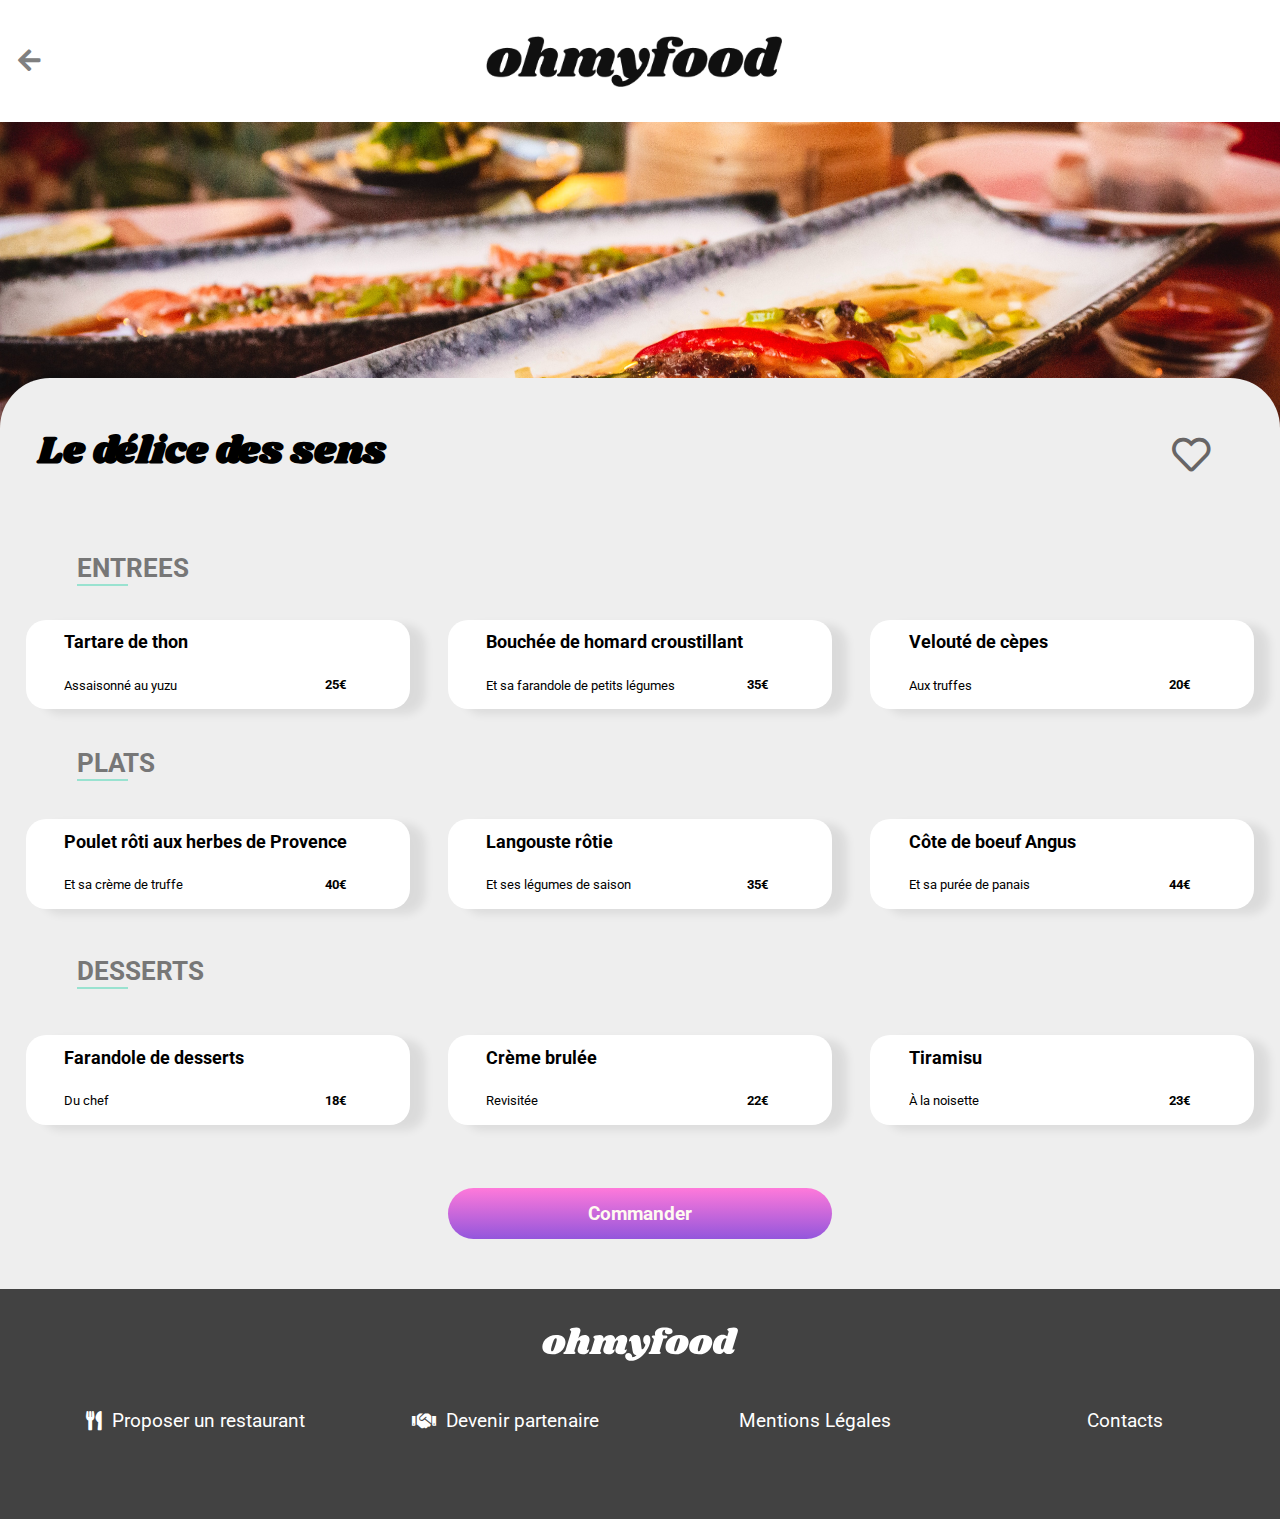
==== commit e004d49f: "Police titre" ====
--- a/pages/delice.html
+++ b/pages/delice.html
@@ -9,7 +9,9 @@
         <title>OhMyFood!</title>
         <link rel="stylesheet" href="../style2.css">
         <link rel="preconnect" href="https://fonts.gstatic.com">
-        <link href="https://fonts.googleapis.com/css2?family=Roboto&display=swap" rel="stylesheet"> 
+        <link href="https://fonts.googleapis.com/css2?family=Roboto&display=swap" rel="stylesheet">
+        <link rel="preconnect" href="https://fonts.gstatic.com">
+        <link href="https://fonts.googleapis.com/css2?family=Shrikhand&display=swap" rel="stylesheet"> 
     </head>
     <body>
         <div class="loader-container">
@@ -133,8 +135,8 @@
             <div class="end">
                 <h3><img src="images/logo/ohmyfood@2xwhite.svg" alt=""></h3>
                     <ul>
-                        <li><i class="fas fa-utensils"></i></i> Proposer un restaurant</li>
-                        <li><i class="fas fa-handshake"></i></i>Devenir partenaire</li>
+                        <li><i class="fas fa-utensils"></i>Proposer un restaurant</li>
+                        <li><i class="fas fa-handshake"></i>Devenir partenaire</li>
                         <li>Mentions Légales</li>
                         <li><a href="mailto:someone@yoursite.com">Contacts</a></li>
                     </ul>
--- a/style2.css
+++ b/style2.css
@@ -472,7 +472,7 @@
     transition: 500ms linear;
   }
   .first-container .first-container-wrapper .container:hover > .price {
-    left: 58vw;
+    left: 55vw;
   }
   .first-container .first-container-wrapper .container:hover > .sub {
     width: 65%;
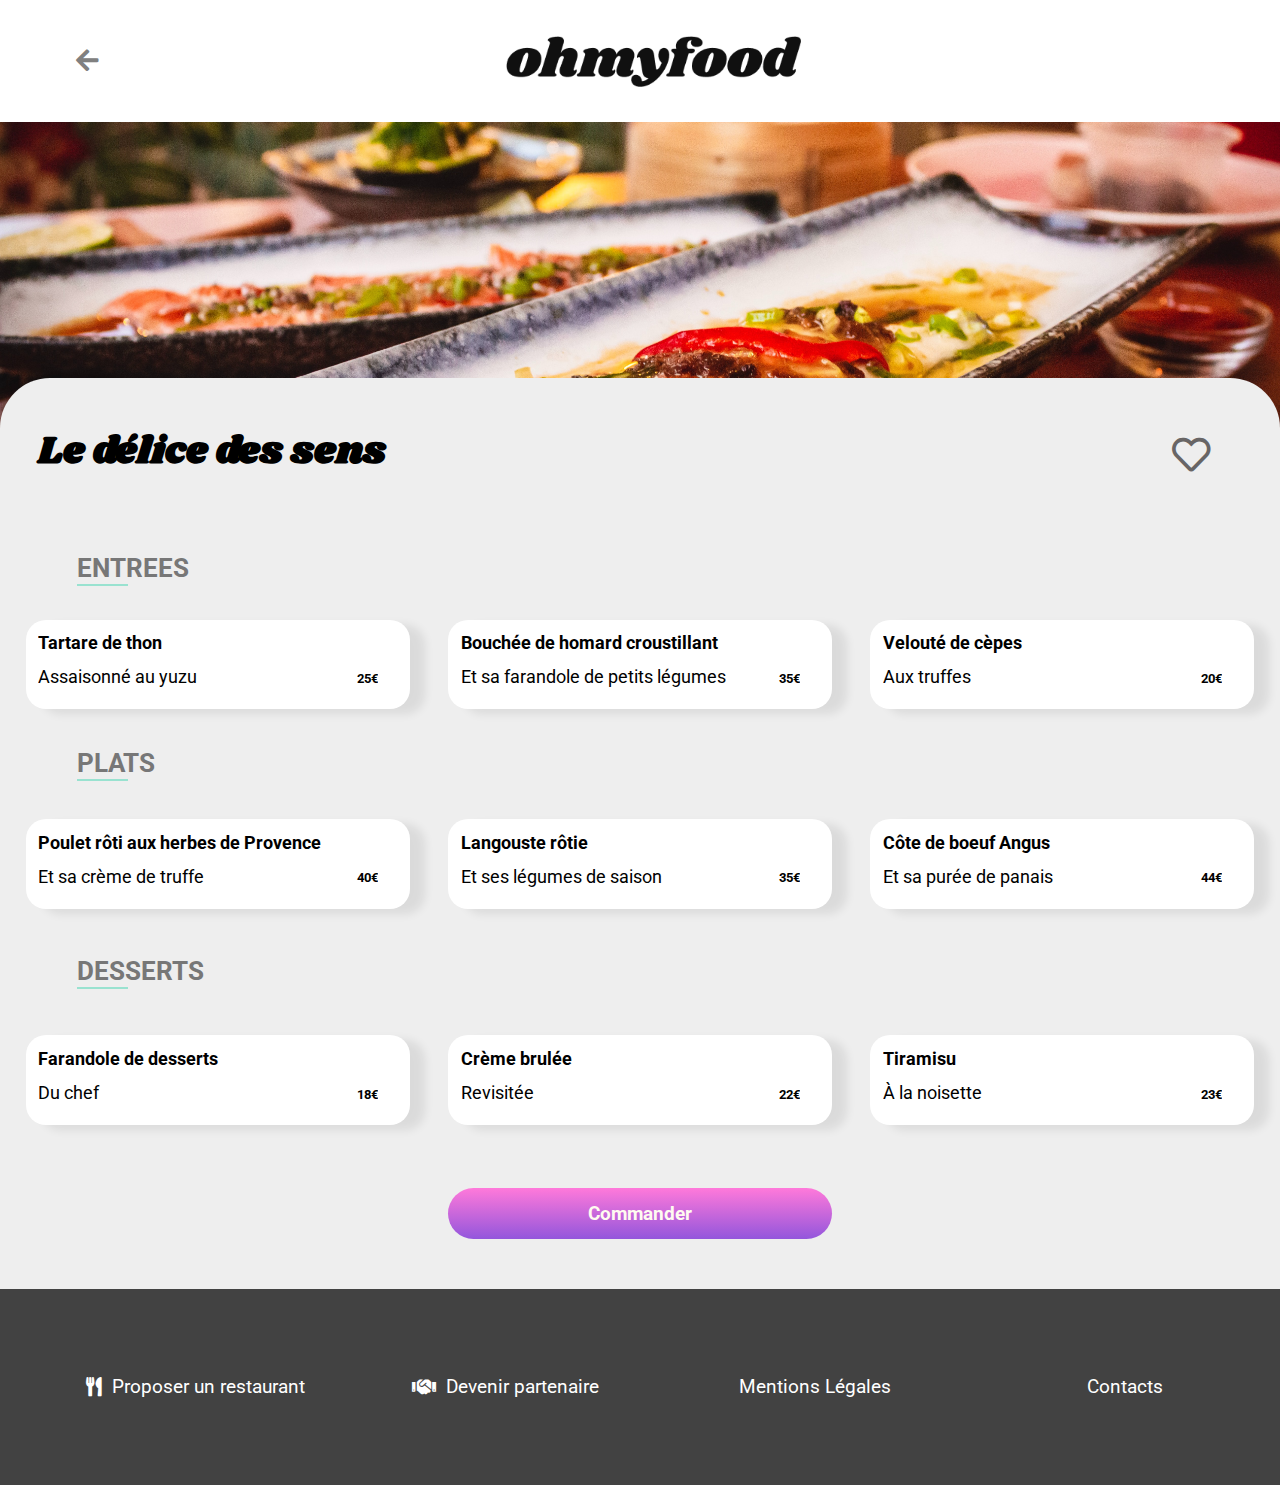
==== commit 62c724a0: "H3 w3c" ====
--- a/pages/delice.html
+++ b/pages/delice.html
@@ -133,7 +133,7 @@
 
         <footer>
             <div class="end">
-                <h3><img src="images/logo/ohmyfood@2xwhite.svg" alt=""></h3>
+                <h3><ohmyfood></h3>
                     <ul>
                         <li><i class="fas fa-utensils"></i>Proposer un restaurant</li>
                         <li><i class="fas fa-handshake"></i>Devenir partenaire</li>
--- a/style2.css
+++ b/style2.css
@@ -158,7 +158,8 @@
   header span {
     display: block;
     width: 20px;
-    margin-right: 35vw;
+    margin-left: 6vw;
+    margin-right: 32vw;
   }
 
   #head {
@@ -174,23 +175,43 @@
     margin-right: 40vw;
   }
 }
-.explorer {
-  color: floralwhite;
-  font-weight: bold;
-  width: 50%;
-  height: 11vw;
-  border-radius: 40px;
-  border: none;
-  align-self: center;
-  background: linear-gradient(#FF79DA, #9356DC);
-  font-size: 3.5vw;
-}
-.explorer:hover {
-  filter: brightness(125%);
-  box-shadow: 15px 5px 10px rgba(0, 0, 0, 0.308);
-  transform: scale(1.05);
-}
-
+@media (max-width: 498px) {
+  .explorer {
+    color: floralwhite;
+    font-weight: bold;
+    width: 50%;
+    height: 11vw;
+    border-radius: 40px;
+    border: none;
+    align-self: center;
+    background: linear-gradient(#FF79DA, #9356DC);
+    font-size: 3.5vw;
+  }
+  .explorer:hover {
+    filter: brightness(125%);
+    box-shadow: 15px 5px 10px rgba(0, 0, 0, 0.308);
+    transform: scale(1.05);
+  }
+}
+/*---------------------TABLETTE--------------------------------*/
+@media (min-width: 497px) and (max-width: 769px) {
+  .explorer {
+    color: floralwhite;
+    font-weight: 100;
+    width: 50%;
+    height: 11vw;
+    border-radius: 40px;
+    border: none;
+    align-self: center;
+    background: linear-gradient(#FF79DA, #9356DC);
+    font-size: 3vw;
+  }
+  .explorer:hover {
+    filter: brightness(125%);
+    box-shadow: 15px 5px 10px rgba(0, 0, 0, 0.308);
+    transform: scale(1.05);
+  }
+}
 /*---------------------DESKTOP------------------*/
 @media (min-width: 770px) {
   .explorer {
@@ -284,6 +305,7 @@
     animation-timing-function: ease-in-out;
   }
   .title h1 .heart {
+    /*------------------------------TABLETTE----------------------------*/
     /*------------------DESKTOP----------------------*/
     animation-name: fadein;
     animation-duration: 1s;
@@ -329,14 +351,13 @@
 }
 @media (max-width: 498px) and (min-width: 499px) and (max-width: 769px) {
   .title h1 .heart {
-    font-size: 8vw;
+    font-size: 6vw;
     display: flex;
     justify-content: flex-end;
     position: absolute;
     right: 5vw;
     height: 15vw;
     width: 9vw;
-    top: 2vw;
     border: none;
     background: rgba(0, 0, 0, 0);
     cursor: pointer;
@@ -344,7 +365,7 @@
   .title h1 .heart i.far {
     color: #686565;
     position: absolute;
-    top: 4vw;
+    top: 1vw;
     opacity: 1;
   }
   .title h1 .heart i.far:hover {
@@ -353,13 +374,13 @@
   .title h1 .heart i.fas {
     opacity: 0;
     position: absolute;
-    top: 4vw;
+    top: 1vw;
     background: linear-gradient(#FF79DA, #9356DC);
     -webkit-background-clip: text;
     -webkit-text-fill-color: transparent;
   }
   .title h1 .heart i.fas:hover {
-    font-size: 8vw;
+    font-size: 6vw;
     transition: 600ms;
     opacity: 1;
   }
@@ -377,6 +398,9 @@
     border: none;
     background: rgba(0, 0, 0, 0);
     cursor: pointer;
+  }
+  .title h1 .heart button {
+    outline: none;
   }
   .title h1 .heart i.far {
     color: #686565;
@@ -459,7 +483,7 @@
     }
   }
   .first-container .first-container-wrapper .container:hover {
-    transform: scale(1.08);
+    transform: scale(1.05);
     box-shadow: 15px 5px 10px rgba(0, 0, 0, 0.308);
   }
   .first-container .first-container-wrapper .container:hover .check {
@@ -475,7 +499,7 @@
     left: 55vw;
   }
   .first-container .first-container-wrapper .container:hover > .sub {
-    width: 65%;
+    width: 60%;
   }
   .first-container .first-container-wrapper .container .check {
     display: flex;
@@ -485,7 +509,7 @@
     height: 100%;
     position: absolute;
     right: -100px;
-    font-size: 8vw;
+    font-size: 5.5vw;
     margin-left: 75vw;
     border-bottom-right-radius: 20px;
     border-top-right-radius: 20px;
@@ -504,9 +528,12 @@
   .first-container .first-container-wrapper .bold {
     margin-top: 2vw;
     font-weight: bolder;
-    font-size: 4.3vw;
+    font-size: 4vw;
     display: flex;
     justify-content: flex-start;
+    text-overflow: ellipsis;
+    white-space: nowrap;
+    overflow: hidden;
   }
 }
 @media (max-width: 498px) {
@@ -527,7 +554,7 @@
     flex-wrap: wrap;
     width: 10%;
     position: absolute;
-    top: 7.5vw;
+    top: 9vw;
     left: 70vw;
   }
 }
@@ -556,6 +583,7 @@
     animation-timing-function: ease-in-out;
   }
   .title h1 .heart {
+    /*------------------------------TABLETTE----------------------------*/
     /*------------------DESKTOP----------------------*/
     animation-name: fadein;
     animation-duration: 1s;
@@ -601,14 +629,13 @@
 }
 @media (min-width: 497px) and (max-width: 769px) and (min-width: 499px) and (max-width: 769px) {
   .title h1 .heart {
-    font-size: 8vw;
+    font-size: 6vw;
     display: flex;
     justify-content: flex-end;
     position: absolute;
     right: 5vw;
     height: 15vw;
     width: 9vw;
-    top: 2vw;
     border: none;
     background: rgba(0, 0, 0, 0);
     cursor: pointer;
@@ -616,7 +643,7 @@
   .title h1 .heart i.far {
     color: #686565;
     position: absolute;
-    top: 4vw;
+    top: 1vw;
     opacity: 1;
   }
   .title h1 .heart i.far:hover {
@@ -625,13 +652,13 @@
   .title h1 .heart i.fas {
     opacity: 0;
     position: absolute;
-    top: 4vw;
+    top: 1vw;
     background: linear-gradient(#FF79DA, #9356DC);
     -webkit-background-clip: text;
     -webkit-text-fill-color: transparent;
   }
   .title h1 .heart i.fas:hover {
-    font-size: 8vw;
+    font-size: 6vw;
     transition: 600ms;
     opacity: 1;
   }
@@ -649,6 +676,9 @@
     border: none;
     background: rgba(0, 0, 0, 0);
     cursor: pointer;
+  }
+  .title h1 .heart button {
+    outline: none;
   }
   .title h1 .heart i.far {
     color: #686565;
@@ -706,8 +736,8 @@
     background-color: white;
     border-radius: 30px;
     width: 90%;
-    height: 17vw;
-    margin: 20px;
+    height: 13vw;
+    margin: 4vw;
     box-shadow: 15px 5px 10px rgba(0, 0, 0, 0.082);
     display: flex;
     justify-content: flex-start;
@@ -718,7 +748,7 @@
     animation-name: fadein;
     animation-timing-function: ease-in-out;
     animation-iteration-count: 1;
-    animation-duration: 2s;
+    animation-duration: 2.5s;
     margin-left: 6vw;
   }
   @keyframes fadein {
@@ -733,7 +763,7 @@
     }
   }
   .first-container .first-container-wrapper .container:hover {
-    transform: scale(1.08);
+    transform: scale(1.05);
     box-shadow: 15px 5px 10px rgba(0, 0, 0, 0.308);
   }
   .first-container .first-container-wrapper .container:hover .check {
@@ -759,7 +789,7 @@
     height: 100%;
     position: absolute;
     right: -150px;
-    font-size: 8vw;
+    font-size: 5vw;
     margin-left: 75vw;
     border-bottom-right-radius: 20px;
     border-top-right-radius: 20px;
@@ -801,8 +831,8 @@
     flex-wrap: wrap;
     width: 10%;
     position: absolute;
-    top: 7.5vw;
-    left: 70vw;
+    top: 7vw;
+    left: 67vw;
   }
 }
 /*------------------DESKTOP----------------------*/
@@ -830,6 +860,7 @@
     animation-timing-function: ease-in-out;
   }
   .title h1 .heart {
+    /*------------------------------TABLETTE----------------------------*/
     /*------------------DESKTOP----------------------*/
     animation-name: fadein;
     animation-duration: 1s;
@@ -875,14 +906,13 @@
 }
 @media (min-width: 770px) and (min-width: 499px) and (max-width: 769px) {
   .title h1 .heart {
-    font-size: 8vw;
+    font-size: 6vw;
     display: flex;
     justify-content: flex-end;
     position: absolute;
     right: 5vw;
     height: 15vw;
     width: 9vw;
-    top: 2vw;
     border: none;
     background: rgba(0, 0, 0, 0);
     cursor: pointer;
@@ -890,7 +920,7 @@
   .title h1 .heart i.far {
     color: #686565;
     position: absolute;
-    top: 4vw;
+    top: 1vw;
     opacity: 1;
   }
   .title h1 .heart i.far:hover {
@@ -899,13 +929,13 @@
   .title h1 .heart i.fas {
     opacity: 0;
     position: absolute;
-    top: 4vw;
+    top: 1vw;
     background: linear-gradient(#FF79DA, #9356DC);
     -webkit-background-clip: text;
     -webkit-text-fill-color: transparent;
   }
   .title h1 .heart i.fas:hover {
-    font-size: 8vw;
+    font-size: 6vw;
     transition: 600ms;
     opacity: 1;
   }
@@ -923,6 +953,9 @@
     border: none;
     background: rgba(0, 0, 0, 0);
     cursor: pointer;
+  }
+  .title h1 .heart button {
+    outline: none;
   }
   .title h1 .heart i.far {
     color: #686565;
@@ -1015,7 +1048,7 @@
     }
   }
   .first-container .first-container-wrapper .container:hover {
-    transform: scale(1.08);
+    transform: scale(1.05);
     box-shadow: 15px 5px 10px rgba(0, 0, 0, 0.308);
   }
   .first-container .first-container-wrapper .container:hover .check {
@@ -1026,6 +1059,9 @@
   .first-container .first-container-wrapper .container:hover .check i.fas {
     transform: rotate(360deg);
     transition: 500ms linear;
+  }
+  .first-container .first-container-wrapper .container:hover > .bold {
+    width: 40vw;
   }
   .first-container .first-container-wrapper .container:hover > .price {
     right: 8vw;
@@ -1053,17 +1089,23 @@
 }
 @media (min-width: 770px) {
   .first-container .first-container-wrapper p {
-    margin: 1vw;
-    margin-left: 3vw;
+    margin: 0.5vw;
+    margin-left: 1vw;
+    text-overflow: ellipsis;
+    white-space: nowrap;
+    overflow: hidden;
   }
 }
 @media (min-width: 770px) {
   .first-container .first-container-wrapper .bold {
-    margin-top: 0.9vw;
+    margin-top: 1vw;
     font-weight: bolder;
     font-size: 1.4vw;
     display: flex;
     justify-content: flex-start;
+    text-overflow: ellipsis;
+    white-space: nowrap;
+    overflow: hidden;
   }
 }
 @media (min-width: 770px) {
@@ -1072,7 +1114,7 @@
     text-overflow: ellipsis;
     white-space: nowrap;
     overflow: hidden;
-    font-size: 1vw;
+    font-size: 1.4vw;
   }
 }
 @media (min-width: 770px) {
@@ -1085,7 +1127,7 @@
     width: 10%;
     position: absolute;
     top: 3.5vw;
-    right: 4vw;
+    right: 2vw;
   }
 }
 .select {
@@ -1135,9 +1177,9 @@
     margin: 0;
     padding-top: 20px;
     margin-left: 5vw;
-  }
-  .end h3 img {
-    transform: scale(0.8);
+    color: aliceblue;
+    font-family: "Shrikhand", cursive;
+    font-size: 8vw;
   }
   .end li {
     list-style: none;
@@ -1167,9 +1209,9 @@
     margin: 0;
     padding-top: 50px;
     padding-bottom: 10px;
-  }
-  .end h3 img {
-    transform: scale(1.2);
+    color: aliceblue;
+    font-family: "Shrikhand", cursive;
+    font-size: 7vw;
   }
   .end ul {
     margin-right: 10vw;
@@ -1180,9 +1222,9 @@
   }
   .end ul li {
     list-style: none;
-    margin: 5vw;
+    margin: 2vw;
     color: white;
-    font-size: 3vw;
+    font-size: 2.5vw;
   }
   .end ul i.fas {
     color: white;
@@ -1206,9 +1248,9 @@
     margin: 0;
     padding-top: 3vw;
     padding-bottom: 0.5vw;
-  }
-  .end h3 img {
-    transform: scale(1);
+    color: aliceblue;
+    font-family: "Shrikhand", cursive;
+    font-size: 3vw;
   }
   .end ul {
     display: flex;
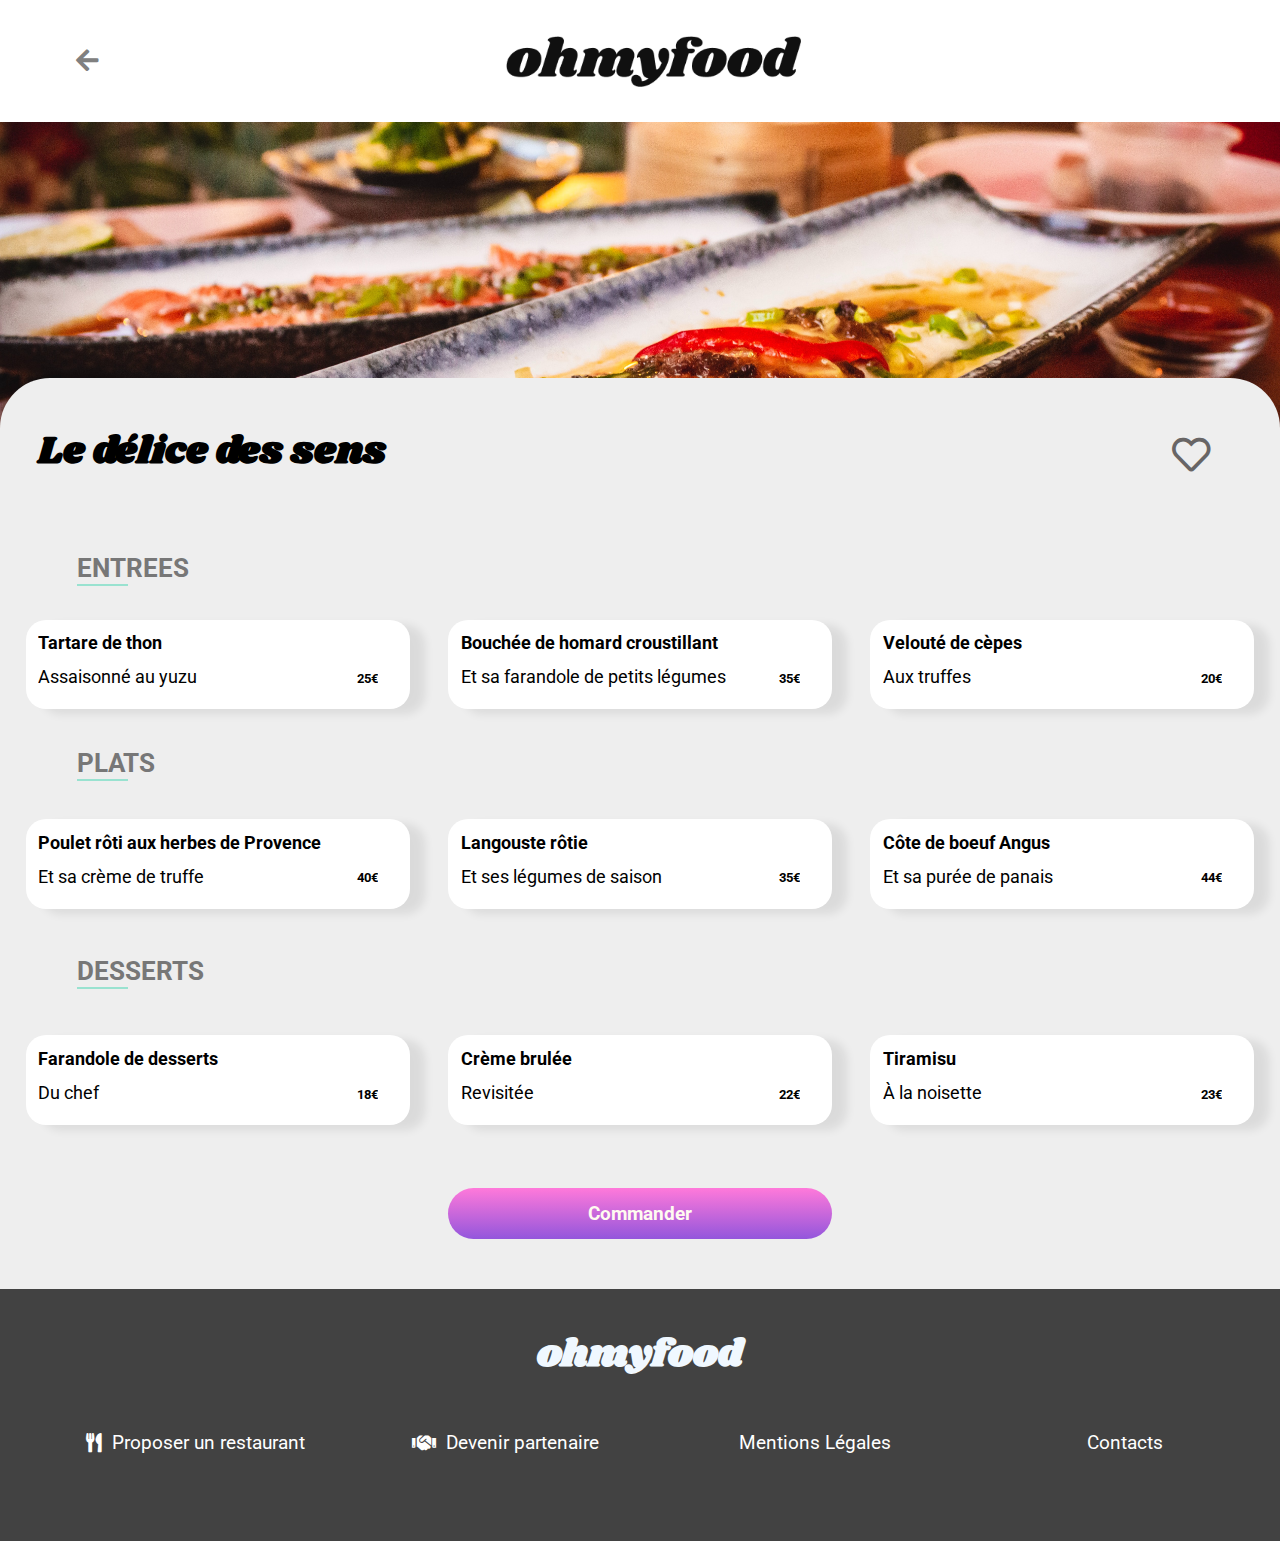
==== commit 299ed202: "erreur titre" ====
--- a/pages/delice.html
+++ b/pages/delice.html
@@ -133,7 +133,7 @@
 
         <footer>
             <div class="end">
-                <h3><ohmyfood></h3>
+                <h3>ohmyfood</h3>
                     <ul>
                         <li><i class="fas fa-utensils"></i>Proposer un restaurant</li>
                         <li><i class="fas fa-handshake"></i>Devenir partenaire</li>
